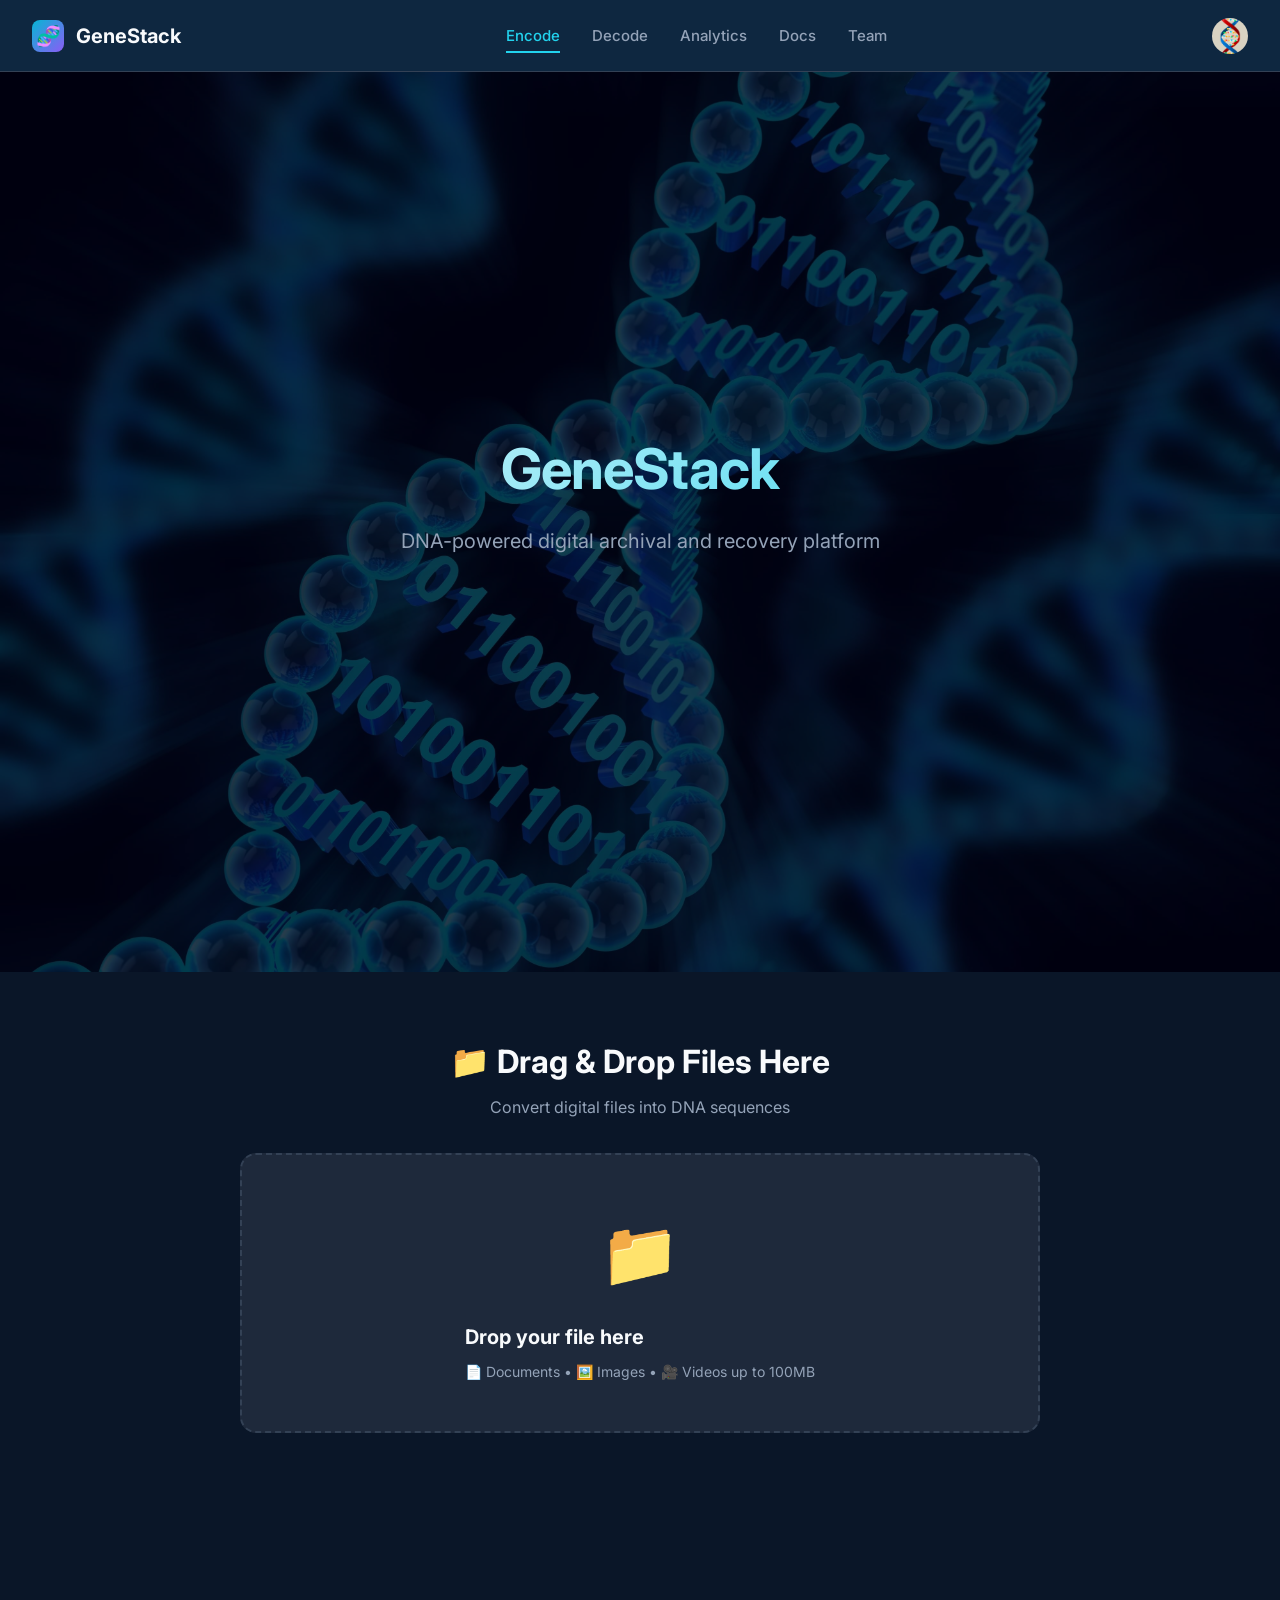
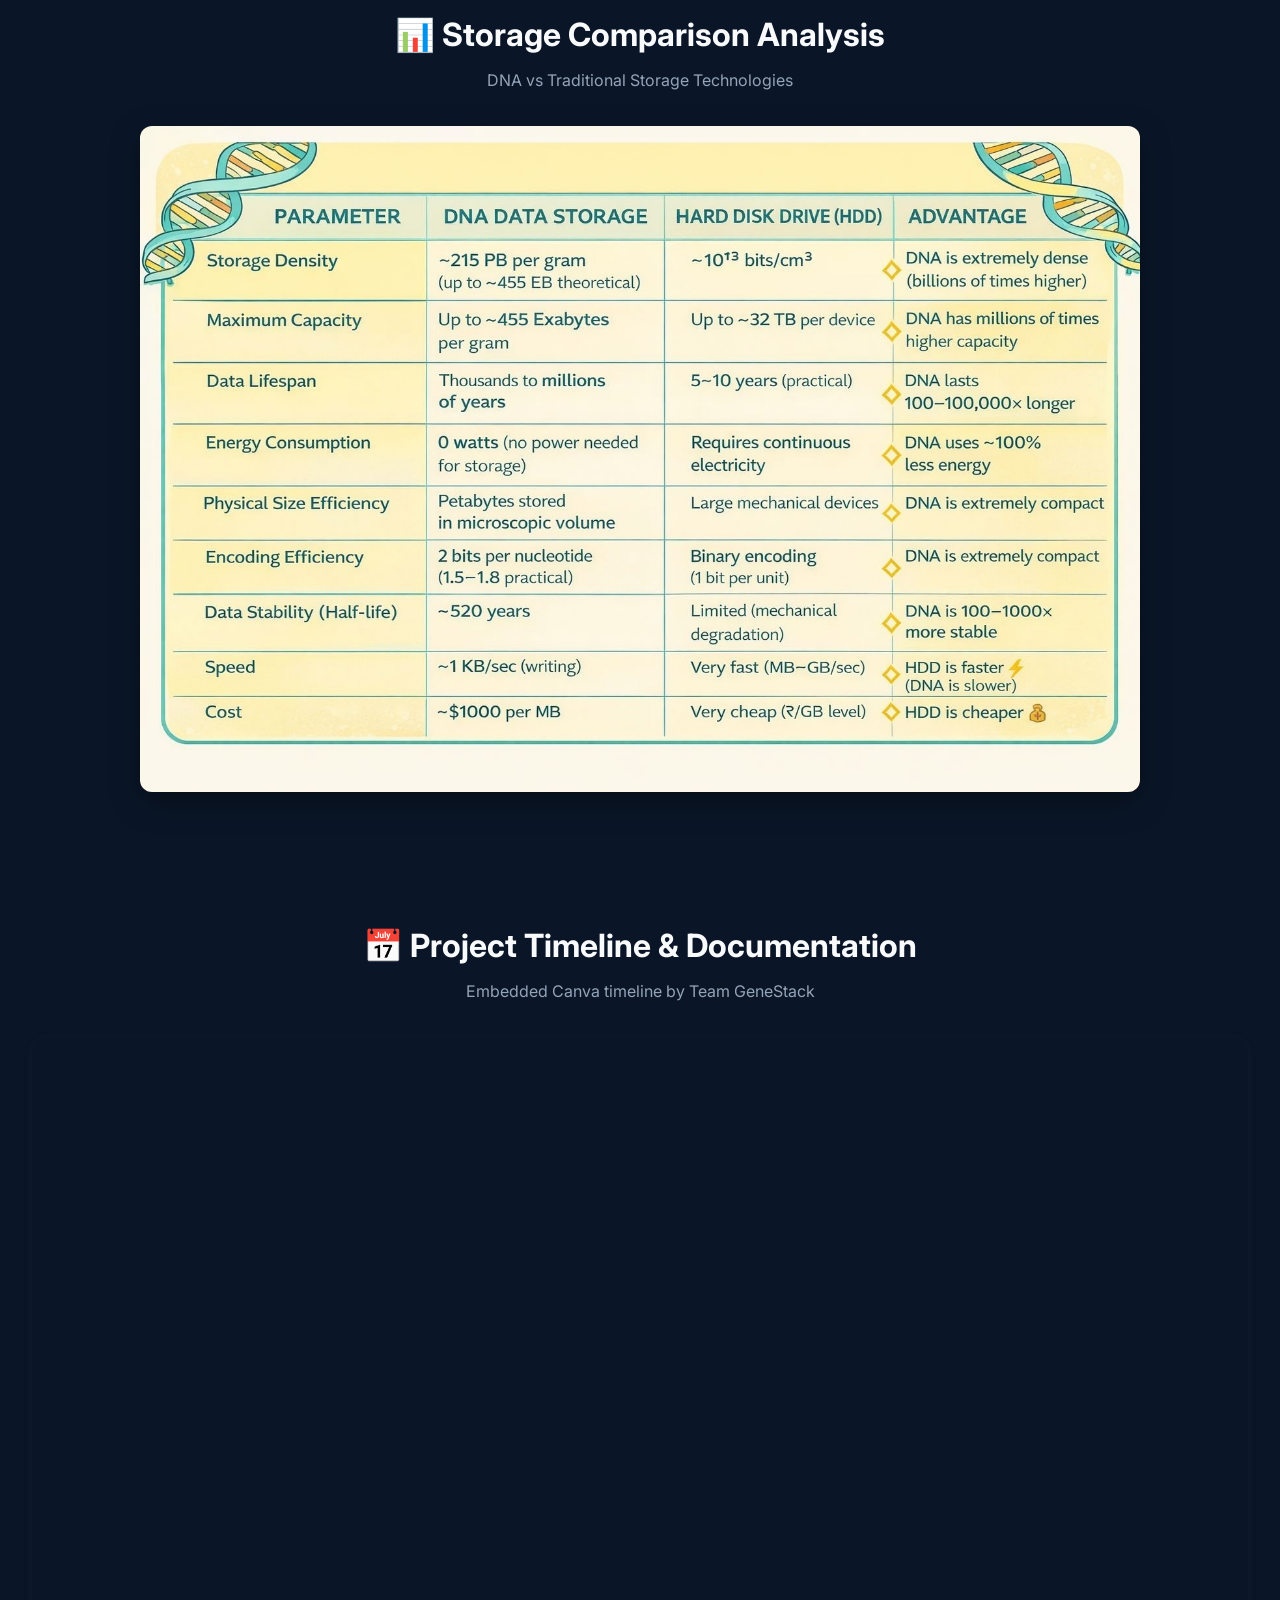
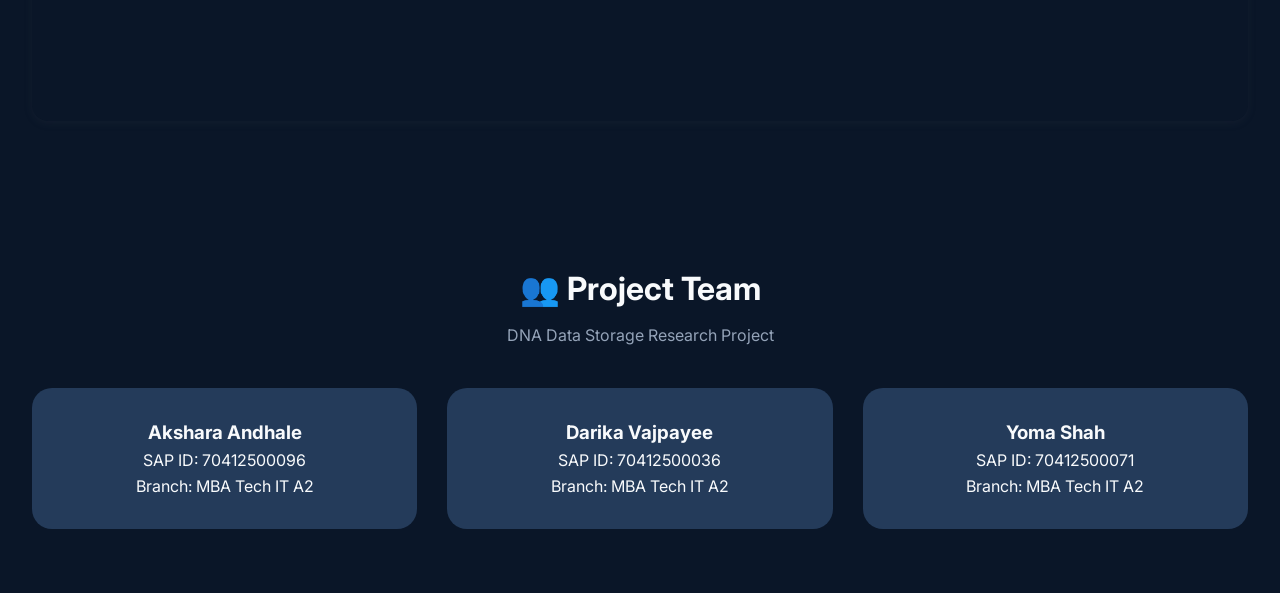
==== index.html @ 13a45071 "Initial GeneStack website" ====
<!DOCTYPE html>
<html lang="en">
<head>
    <meta charset="UTF-8">
    <meta name="viewport" content="width=device-width, initial-scale=1.0">
    <title>GeneStack - DNA Data Storage Platform</title>
    <link href="https://fonts.googleapis.com/css2?family=Inter:wght@400;500;600;700&family=JetBrains+Mono:wght@400;500;600&display=swap" rel="stylesheet">
    <link rel="stylesheet" href="styles.css">
</head>
<body>
    <header id="header">
        <nav>
            <a href="#" class="logo">
                <div class="logo-icon">🧬</div>
                <span>GeneStack</span>
            </a>

            <ul class="nav-links">
                <li><a href="#encode" class="active">Encode</a></li>
                <li><a href="#decode">Decode</a></li>
                <li><a href="#analytics">Analytics</a></li>
                <li><a href="#docs">Docs</a></li>
                <li><a href="#team">Team</a></li>
            </ul>

            <div class="nav-right">
                <img src="dna.jpg" class="nav-dna-icon">
            </div>
        </nav>
    </header>

    <section class="hero" id="hero">
        <h1>GeneStack</h1>
        <p class="subtitle">DNA-powered digital archival and recovery platform</p>
    </section>

    <section id="encode" class="section-container">
        <div class="section-header">
            <h2>📁 Drag & Drop Files Here</h2>
            <p>Convert digital files into DNA sequences</p>
        </div>
        <div class="upload-zone" id="uploadZone">
            <div class="upload-icon">📁</div>
            <div class="upload-text">
                <h3>Drop your file here</h3>
                <p>📄 Documents • 🖼️ Images • 🎥 Videos up to 100MB</p>
            </div>
            <input type="file" id="fileInput" hidden>
        </div>
    </section>

    <section id="decode" class="section-container" style="display:none;">
        <div class="section-header">
            <h2>🧬 Decode DNA Files</h2>
            <p>Restore original digital files</p>
        </div>
        <div class="upload-zone" id="decodeZone">
            <div class="upload-icon">🧬</div>
            <div class="upload-text">
                <h3>Drop your .dna file here</h3>
                <p>Only .dna files are accepted</p>
            </div>
            <input type="file" id="decodeInput" accept=".dna" hidden>
        </div>
    </section>

    <section id="analytics" class="section-container">
        <div class="section-header">
            <h2>📊 Storage Comparison Analysis</h2>
            <p>DNA vs Traditional Storage Technologies</p>
        </div>
        <div class="comparison-container">
            <img src="comparison table.jpeg" alt="Storage Comparison" class="comparison-image">
        </div>
    </section>

    <section id="docs" class="section-container">
        <div class="section-header">
            <h2>📅 Project Timeline & Documentation</h2>
            <p>Embedded Canva timeline by Team GeneStack</p>
        </div>

        <div style="position: relative; width: 100%; height: 0; padding-top: 56.25%;
         box-shadow: 0 2px 8px rgba(63,69,81,0.16);
         margin-top: 1.6em; margin-bottom: 0.9em; overflow: hidden;
         border-radius: 16px;">
            <iframe loading="lazy"
                style="position: absolute; width: 100%; height: 100%; top: 0; left: 0; border: none;"
                src="https://www.canva.com/design/DAHFxIXGbek/Jgr5bD2jAkMpEPfL8cZ7gA/view?embed"
                allowfullscreen>
            </iframe>
        </div>
    </section>

    <section id="team" class="section-container">
        <div class="section-header">
            <h2>👥 Project Team</h2>
            <p>DNA Data Storage Research Project</p>
        </div>

        <div style="display:grid; grid-template-columns: repeat(3, 1fr); gap:30px; margin-top:40px;">
            <div style="background:#243b5a; padding:30px; border-radius:20px; text-align:center;">
                <h3>Akshara Andhale</h3>
                <p>SAP ID: 70412500096</p>
                <p>Branch: MBA Tech IT A2</p>
            </div>

            <div style="background:#243b5a; padding:30px; border-radius:20px; text-align:center;">
                <h3>Darika Vajpayee</h3>
                <p>SAP ID: 70412500036</p>
                <p>Branch: MBA Tech IT A2</p>
            </div>

            <div style="background:#243b5a; padding:30px; border-radius:20px; text-align:center;">
                <h3>Yoma Shah</h3>
                <p>SAP ID: 70412500071</p>
                <p>Branch: MBA Tech IT A2</p>
            </div>
        </div>
    </section>

    <script src="app.js"></script>
</body>
</html>
---- styles.css ----
:root {
    /* Main Palette */
    --deep-ocean-blue: #0F2942;
    --bright-teal: #06B6D4;
    --electric-cyan: #22D3EE;
    
    /* DNA Base Pair Colors */
    --adenine: #10B981;
    --thymine: #EF4444;
    --guanine: #FBBF24;
    --cytosine: #3B82F6;
    
    /* Supporting Colors */
    --purple-accent: #8B5CF6;
    --success-green: #059669;
    --warning-amber: #F59E0B;
    --error-red: #DC2626;
    
    /* Neutral Scale - Dark Mode */
    --bg-light: #FAFAFA;
    --bg-dark: #0A1628;
    --surface-light: #FFFFFF;
    --surface-dark: #1E293B;
    --text-primary: #F8FAFC;
    --text-secondary: #94A3B8;
    --border: #334155;
    
    /* Spacing */
    --xs: 4px;
    --sm: 8px;
    --md: 16px;
    --lg: 24px;
    --xl: 32px;
    --2xl: 48px;
    --3xl: 64px;
    --4xl: 96px;
}

* {
    margin: 0;
    padding: 0;
    box-sizing: border-box;
}

body {
    font-family: 'Inter', -apple-system, BlinkMacSystemFont, sans-serif;
    background: var(--bg-dark);
    color: var(--text-primary);
    line-height: 1.6;
    overflow-x: hidden;
}

/* Header / Navigation */
header {
    position: sticky;
    top: 0;
    height: 72px;
    background: rgba(15, 41, 66, 0.95);
    backdrop-filter: blur(12px);
    -webkit-backdrop-filter: blur(12px);
    border-bottom: 1px solid var(--border);
    z-index: 1000;
    transition: box-shadow 0.3s ease;
}

header.scrolled {
    box-shadow: 0 4px 24px rgba(0, 0, 0, 0.3);
}

nav {
    max-width: 1440px;
    margin: 0 auto;
    padding: 0 var(--xl);
    height: 100%;
    display: flex;
    align-items: center;
    justify-content: space-between;
}

.logo {
    display: flex;
    align-items: center;
    gap: 12px;
    font-size: 20px;
    font-weight: 700;
    color: var(--text-primary);
    text-decoration: none;
}

.logo-icon {
    width: 32px;
    height: 32px;
    background: linear-gradient(135deg, var(--bright-teal), var(--purple-accent));
    border-radius: 8px;
    display: flex;
    align-items: center;
    justify-content: center;
    transition: transform 2s ease;
}

.logo:hover .logo-icon {
    transform: rotate(360deg);
}

.nav-links {
    display: flex;
    gap: var(--xl);
    list-style: none;
}

.nav-links a {
    color: var(--text-secondary);
    text-decoration: none;
    font-size: 15px;
    font-weight: 500;
    position: relative;
    transition: color 0.3s ease;
}

.nav-links a:hover {
    color: var(--electric-cyan);
}

.nav-links a.active {
    color: var(--electric-cyan);
}

.nav-links a::after {
    content: '';
    position: absolute;
    bottom: -8px;
    left: 0;
    width: 0;
    height: 2px;
    background: var(--electric-cyan);
    transition: width 0.3s ease;
}

.nav-links a:hover::after,
.nav-links a.active::after {
    width: 100%;
}

.nav-right {
    display: flex;
    align-items: center;
    gap: var(--md);
}

.icon-btn {
    width: 40px;
    height: 40px;
    border-radius: 50%;
    border: none;
    background: transparent;
    color: var(--text-secondary);
    cursor: pointer;
    display: flex;
    align-items: center;
    justify-content: center;
    transition: all 0.3s ease;
    font-size: 20px;
}

.icon-btn:hover {
    background: var(--surface-dark);
    color: var(--electric-cyan);
}

/* Hero Section */
.hero {
    position: relative;
    max-width: 100%;
    min-height: 100vh;
    margin: 0 auto;
    padding: var(--4xl) var(--xl);
    text-align: center;

    background: url("dna-bg.jpeg") no-repeat center center/cover;
    display: flex;
    flex-direction: column;
    justify-content: center;
}
.hero::before {
    content: "";
    position: absolute;
    inset: 0;
    background: rgba(0, 0, 20, 0.75);
}

.hero > * {
    position: relative;
    z-index: 2;
}


.hero h1 {
    font-size: 56px;
    font-weight: 700;
    line-height: 1.1;
    letter-spacing: -0.02em;
    background: linear-gradient(135deg, #F8FAFC, var(--electric-cyan));
    -webkit-background-clip: text;
    -webkit-text-fill-color: transparent;
    background-clip: text;
    margin-bottom: var(--lg);
    animation: fadeInUp 0.6s ease-out;
}

.hero .subtitle {
    font-size: 20px;
    color: var(--text-secondary);
    max-width: 600px;
    margin: 0 auto var(--2xl);
    animation: fadeInUp 0.6s ease-out 0.2s both;
}

.cta-buttons {
    display: flex;
    gap: var(--md);
    justify-content: center;
    margin-bottom: var(--3xl);
    animation: fadeInUp 0.6s ease-out 0.4s both;
}

.btn {
    height: 56px;
    padding: 0 var(--xl);
    border-radius: 12px;
    font-size: 16px;
    font-weight: 600;
    cursor: pointer;
    transition: all 0.3s ease;
    border: none;
    display: inline-flex;
    align-items: center;
    gap: var(--sm);
}

.btn-primary {
    background: linear-gradient(135deg, var(--bright-teal), var(--purple-accent));
    color: white;
    box-shadow: 0 8px 24px rgba(6, 182, 212, 0.3);
}

.btn-primary:hover {
    transform: scale(1.05);
    box-shadow: 0 12px 32px rgba(6, 182, 212, 0.4);
}

.btn-primary:active {
    transform: scale(0.96);
}

.btn-secondary {
    background: transparent;
    border: 2px solid var(--border);
    color: var(--text-primary);
}

.btn-secondary:hover {
    border-color: var(--electric-cyan);
    background: rgba(34, 211, 238, 0.1);
}

.btn-sm {
    height: 40px;
    padding: 0 var(--lg);
    font-size: 14px;
}

/* Section Container */
.section-container {
    max-width: 1440px;
    margin: 0 auto;
    padding: var(--3xl) var(--xl);
}

.section-header {
    text-align: center;
    margin-bottom: var(--xl);
}

.section-header h2 {
    font-size: 32px;
    font-weight: 700;
    margin-bottom: var(--sm);
}

.section-header p {
    color: var(--text-secondary);
    font-size: 16px;
}

/* Upload Zone */
.upload-zone {
    max-width: 800px;
    margin: 0 auto var(--2xl);
    height: 280px;
    border: 2px dashed var(--border);
    border-radius: 16px;
    background: var(--surface-dark);
    position: relative;
    display: flex;
    flex-direction: column;
    align-items: center;
    justify-content: center;
    cursor: pointer;
    transition: all 0.3s ease;
    animation: fadeInUp 0.6s ease-out 0.6s both;
    overflow: hidden;
}

.upload-zone::before {
    content: '';
    position: absolute;
    inset: -2px;
    border-radius: 16px;
    padding: 2px;
    background: linear-gradient(135deg, var(--bright-teal), var(--purple-accent), var(--adenine));
    -webkit-mask: linear-gradient(#fff 0 0) content-box, linear-gradient(#fff 0 0);
    -webkit-mask-composite: xor;
    mask-composite: exclude;
    opacity: 0;
    transition: opacity 0.3s ease;
}

.upload-zone:hover::before {
    opacity: 1;
}

.upload-zone:hover {
    border-color: transparent;
    transform: scale(1.02);
}

.upload-zone.dragover {
    border-color: var(--adenine);
    background: rgba(16, 185, 129, 0.1);
    transform: scale(1.02);
}

.upload-icon {
    font-size: 64px;
    margin-bottom: var(--md);
    animation: float 3s ease-in-out infinite;
}

@keyframes float {
    0%, 100% { transform: translateY(0); }
    50% { transform: translateY(-10px); }
}

.upload-text h3 {
    font-size: 20px;
    margin-bottom: var(--sm);
}

.upload-text p {
    color: var(--text-secondary);
    font-size: 14px;
}

/* Info Cards */
.info-cards {
    display: grid;
    grid-template-columns: repeat(3, 1fr);
    gap: var(--lg);
    max-width: 900px;
    margin: 0 auto;
    animation: fadeInUp 0.6s ease-out 0.8s both;
}

.info-card {
    background: var(--surface-dark);
    border: 1px solid var(--border);
    border-radius: 12px;
    padding: var(--lg);
    display: flex;
    align-items: center;
    gap: var(--md);
    transition: all 0.3s ease;
}

.info-card:hover {
    transform: translateY(-4px);
    border-color: var(--bright-teal);
    box-shadow: 0 8px 24px rgba(6, 182, 212, 0.2);
}

.card-icon {
    font-size: 32px;
    flex-shrink: 0;
}

.card-content h3 {
    font-size: 18px;
    font-weight: 600;
    margin-bottom: 2px;
}

.card-content p {
    font-size: 14px;
    color: var(--text-primary);
}

.card-content .small {
    font-size: 12px;
    color: var(--text-secondary);
}

/* Vault Section */
.vault-filters {
    display: flex;
    gap: var(--md);
    justify-content: space-between;
    margin-bottom: var(--xl);
    flex-wrap: wrap;
}

.filter-group {
    display: flex;
    gap: var(--sm);
}

.filter-btn {
    padding: var(--sm) var(--md);
    background: transparent;
    border: 1px solid var(--border);
    border-radius: 8px;
    color: var(--text-secondary);
    cursor: pointer;
    transition: all 0.3s ease;
    font-size: 14px;
}

.filter-btn:hover {
    color: var(--text-primary);
    border-color: var(--bright-teal);
}

.filter-btn.active {
    background: var(--bright-teal);
    border-color: var(--bright-teal);
    color: white;
}

#sortSelect {
    padding: var(--sm) var(--md);
    background: var(--surface-dark);
    border: 1px solid var(--border);
    border-radius: 8px;
    color: var(--text-primary);
    cursor: pointer;
    font-size: 14px;
}

.vault-grid {
    display: grid;
    grid-template-columns: repeat(auto-fill, minmax(280px, 1fr));
    gap: var(--lg);
}

.empty-state {
    grid-column: 1 / -1;
    text-align: center;
    padding: var(--4xl) var(--xl);
}

.empty-icon {
    font-size: 64px;
    margin-bottom: var(--lg);
    opacity: 0.5;
}

.empty-state h3 {
    font-size: 24px;
    margin-bottom: var(--sm);
}

.empty-state p {
    color: var(--text-secondary);
}

/* Modal */
.modal-backdrop {
    position: fixed;
    inset: 0;
    background: rgba(10, 22, 40, 0.85);
    backdrop-filter: blur(8px);
    -webkit-backdrop-filter: blur(8px);
    display: none;
    align-items: center;
    justify-content: center;
    z-index: 2000;
    animation: fadeIn 0.3s ease;
}

.modal-backdrop.active {
    display: flex;
}

.modal {
    width: 700px;
    max-width: 90vw;
    max-height: 80vh;
    background: var(--surface-dark);
    border-radius: 20px;
    padding: var(--xl);
    box-shadow: 0 24px 48px rgba(0, 0, 0, 0.6);
    animation: scaleIn 0.3s ease;
    overflow-y: auto;
}

@keyframes scaleIn {
    from {
        transform: scale(0.9);
        opacity: 0;
    }
    to {
        transform: scale(1);
        opacity: 1;
    }
}

.modal-header {
    display: flex;
    justify-content: space-between;
    align-items: center;
    margin-bottom: var(--lg);
}

.modal-header h2 {
    font-size: 24px;
}

.close-btn {
    width: 32px;
    height: 32px;
    border-radius: 8px;
    border: none;
    background: transparent;
    color: var(--text-secondary);
    cursor: pointer;
    font-size: 24px;
    transition: all 0.3s ease;
    line-height: 1;
}

.close-btn:hover {
    background: var(--deep-ocean-blue);
    color: var(--text-primary);
}

/* Process Flow */
.process-flow {
    display: flex;
    align-items: center;
    justify-content: space-between;
    margin-bottom: var(--xl);
}

.process-stage {
    width: 140px;
    height: 140px;
    background: var(--deep-ocean-blue);
    border-radius: 16px;
    display: flex;
    flex-direction: column;
    align-items: center;
    justify-content: center;
    border: 2px solid var(--border);
    transition: all 0.3s ease;
}

.process-stage.active {
    border-color: var(--electric-cyan);
    box-shadow: 0 0 24px rgba(34, 211, 238, 0.5);
    animation: pulse 2s ease-in-out infinite;
}

.process-stage.completed {
    border-color: var(--adenine);
}

@keyframes pulse {
    0%, 100% {
        box-shadow: 0 0 24px rgba(34, 211, 238, 0.5);
    }
    50% {
        box-shadow: 0 0 32px rgba(34, 211, 238, 0.8);
    }
}

.process-stage .icon {
    font-size: 48px;
    margin-bottom: var(--sm);
}

.process-stage .label {
    font-size: 14px;
    font-weight: 600;
    text-align: center;
}

.process-arrow {
    flex: 1;
    height: 2px;
    background: repeating-linear-gradient(
        to right,
        var(--border) 0,
        var(--border) 8px,
        transparent 8px,
        transparent 16px
    );
    position: relative;
    margin: 0 var(--md);
}

.process-arrow::after {
    content: '→';
    position: absolute;
    right: -8px;
    top: -10px;
    color: var(--border);
    font-size: 20px;
}

/* Progress Bar */
.progress-container {
    margin-bottom: var(--lg);
}

.progress-bar {
    width: 100%;
    height: 8px;
    background: var(--border);
    border-radius: 4px;
    overflow: hidden;
    position: relative;
}

.progress-fill {
    height: 100%;
    background: linear-gradient(90deg, var(--bright-teal), var(--adenine));
    border-radius: 4px;
    transition: width 0.3s ease;
    position: relative;
    overflow: hidden;
}

.progress-fill::after {
    content: '';
    position: absolute;
    top: 0;
    left: 0;
    bottom: 0;
    right: 0;
    background: linear-gradient(
        90deg,
        transparent,
        rgba(255, 255, 255, 0.3),
        transparent
    );
    animation: shimmer 1.5s infinite;
}

@keyframes shimmer {
    0% { transform: translateX(-100%); }
    100% { transform: translateX(100%); }
}

.progress-text {
    display: flex;
    justify-content: space-between;
    margin-top: var(--sm);
    font-size: 14px;
}

.progress-percent {
    font-size: 24px;
    font-weight: 700;
    color: var(--electric-cyan);
}

/* DNA Sequence Viewer */
.dna-viewer {
    background: var(--bg-dark);
    border-radius: 12px;
    padding: var(--md);
    height: 120px;
    overflow: hidden;
    position: relative;
    margin-bottom: var(--lg);
}

.dna-sequence {
    font-family: 'JetBrains Mono', monospace;
    font-size: 13px;
    line-height: 1.6;
    white-space: pre-wrap;
    word-break: break-all;
}

.base-a { color: var(--adenine); }
.base-t { color: var(--thymine); }
.base-g { color: var(--guanine); }
.base-c { color: var(--cytosine); }

.dna-viewer::after {
    content: '';
    position: absolute;
    bottom: 0;
    left: 0;
    right: 0;
    height: 40px;
    background: linear-gradient(to bottom, transparent, var(--bg-dark));
    pointer-events: none;
}

/* Statistics Panel */
.stats-panel {
    background: linear-gradient(135deg, rgba(6, 182, 212, 0.05), rgba(139, 92, 246, 0.05));
    border: 1px solid var(--border);
    border-radius: 12px;
    padding: var(--lg);
}

.stats-grid {
    display: grid;
    grid-template-columns: 1fr 1fr;
    gap: var(--md);
}

.stat-item {
    display: flex;
    align-items: center;
    gap: var(--sm);
}

.stat-item .icon {
    font-size: 16px;
}

.stat-item .label {
    font-size: 13px;
    color: var(--text-secondary);
}

.stat-item .value {
    font-size: 18px;
    font-weight: 600;
    margin-left: auto;
}

.modal-actions {
    margin-top: var(--lg);
    display: flex;
    gap: var(--md);
    justify-content: center;
}

/* Auth Modal */
.auth-modal {
    width: 450px;
}

.auth-tabs {
    display: flex;
    gap: var(--sm);
    margin-bottom: var(--lg);
    background: var(--deep-ocean-blue);
    padding: var(--xs);
    border-radius: 8px;
}

.auth-tab {
    flex: 1;
    padding: var(--sm) var(--md);
    background: transparent;
    border: none;
    color: var(--text-secondary);
    cursor: pointer;
    border-radius: 6px;
    transition: all 0.3s ease;
    font-size: 14px;
    font-weight: 500;
}

.auth-tab.active {
    background: var(--surface-dark);
    color: var(--text-primary);
}

.auth-form {
    display: none;
}

.auth-form.active {
    display: block;
}

.form-group {
    margin-bottom: var(--md);
}

.form-group label {
    display: block;
    margin-bottom: var(--sm);
    color: var(--text-secondary);
    font-size: 14px;
}

.form-group input {
    width: 100%;
    height: 48px;
    background: var(--deep-ocean-blue);
    border: 1px solid var(--border);
    border-radius: 8px;
    color: var(--text-primary);
    padding: 0 var(--md);
    font-size: 15px;
    transition: border 0.3s ease;
}

.form-group input:focus {
    outline: none;
    border-color: var(--bright-teal);
}

.auth-message {
    margin-top: var(--md);
    padding: var(--sm) var(--md);
    border-radius: 8px;
    font-size: 14px;
    text-align: center;
}

.auth-message.success {
    background: rgba(5, 150, 105, 0.2);
    color: var(--success-green);
    border: 1px solid var(--success-green);
}

.auth-message.error {
    background: rgba(220, 38, 38, 0.2);
    color: var(--error-red);
    border: 1px solid var(--error-red);
}

/* Animations */
@keyframes fadeIn {
    from { opacity: 0; }
    to { opacity: 1; }
}

@keyframes fadeInUp {
    from {
        opacity: 0;
        transform: translateY(20px);
    }
    to {
        opacity: 1;
        transform: translateY(0);
    }
}

/* Responsive Design */
@media (max-width: 1024px) {
    .nav-links {
        display: none;
    }

    .hero h1 {
        font-size: 40px;
    }

    .info-cards {
        grid-template-columns: 1fr;
    }

    .process-flow {
        flex-direction: column;
        gap: var(--lg);
    }

    .process-arrow {
        width: 2px;
        height: 40px;
        margin: var(--md) 0;
        background: repeating-linear-gradient(
            to bottom,
            var(--border) 0,
            var(--border) 8px,
            transparent 8px,
            transparent 16px
        );
    }

    .process-arrow::after {
        content: '↓';
        left: -8px;
        top: auto;
        bottom: -10px;
    }
}

@media (max-width: 768px) {
    .hero h1 {
        font-size: 32px;
    }

    .hero .subtitle {
        font-size: 16px;
    }

    .upload-zone {
        height: 200px;
    }

    .cta-buttons {
        flex-direction: column;
        width: 100%;
    }

    .btn {
        width: 100%;
        justify-content: center;
    }

    .modal {
        width: 95vw;
        padding: var(--lg);
    }

    .stats-grid {
        grid-template-columns: 1fr;
    }

    .vault-filters {
        flex-direction: column;
    }

    .filter-group {
        width: 100%;
        flex-wrap: wrap;
    }

    #sortSelect {
        width: 100%;
    }
}

/* Scrollbar */
::-webkit-scrollbar {
    width: 10px;
}

::-webkit-scrollbar-track {
    background: var(--deep-ocean-blue);
}

::-webkit-scrollbar-thumb {
    background: var(--border);
    border-radius: 5px;
}

::-webkit-scrollbar-thumb:hover {
    background: var(--bright-teal);
}
.nav-dna-icon {
    width: 36px;
    height: 36px;
    object-fit: cover;
    border-radius: 50%;
}
/* Analytics Comparison Table */
.comparison-container {
    display: flex;
    justify-content: center;   /* horizontal center */
    align-items: center;       /* vertical alignment (safe) */
    margin-top: 30px;
}

.comparison-image {
    max-width: 1000px;
    width: 100%;
    border-radius: 12px;
    box-shadow: 0 10px 30px rgba(0,0,0,0.4);
}
.docs-container {
    display: flex;
    justify-content: center;
    margin-top: 40px;
}

.docs-frame {
    width: 90%;
    height: 600px;
    border: none;
    border-radius: 16px;
    box-shadow: 0 10px 40px rgba(0,0,0,0.4);
}
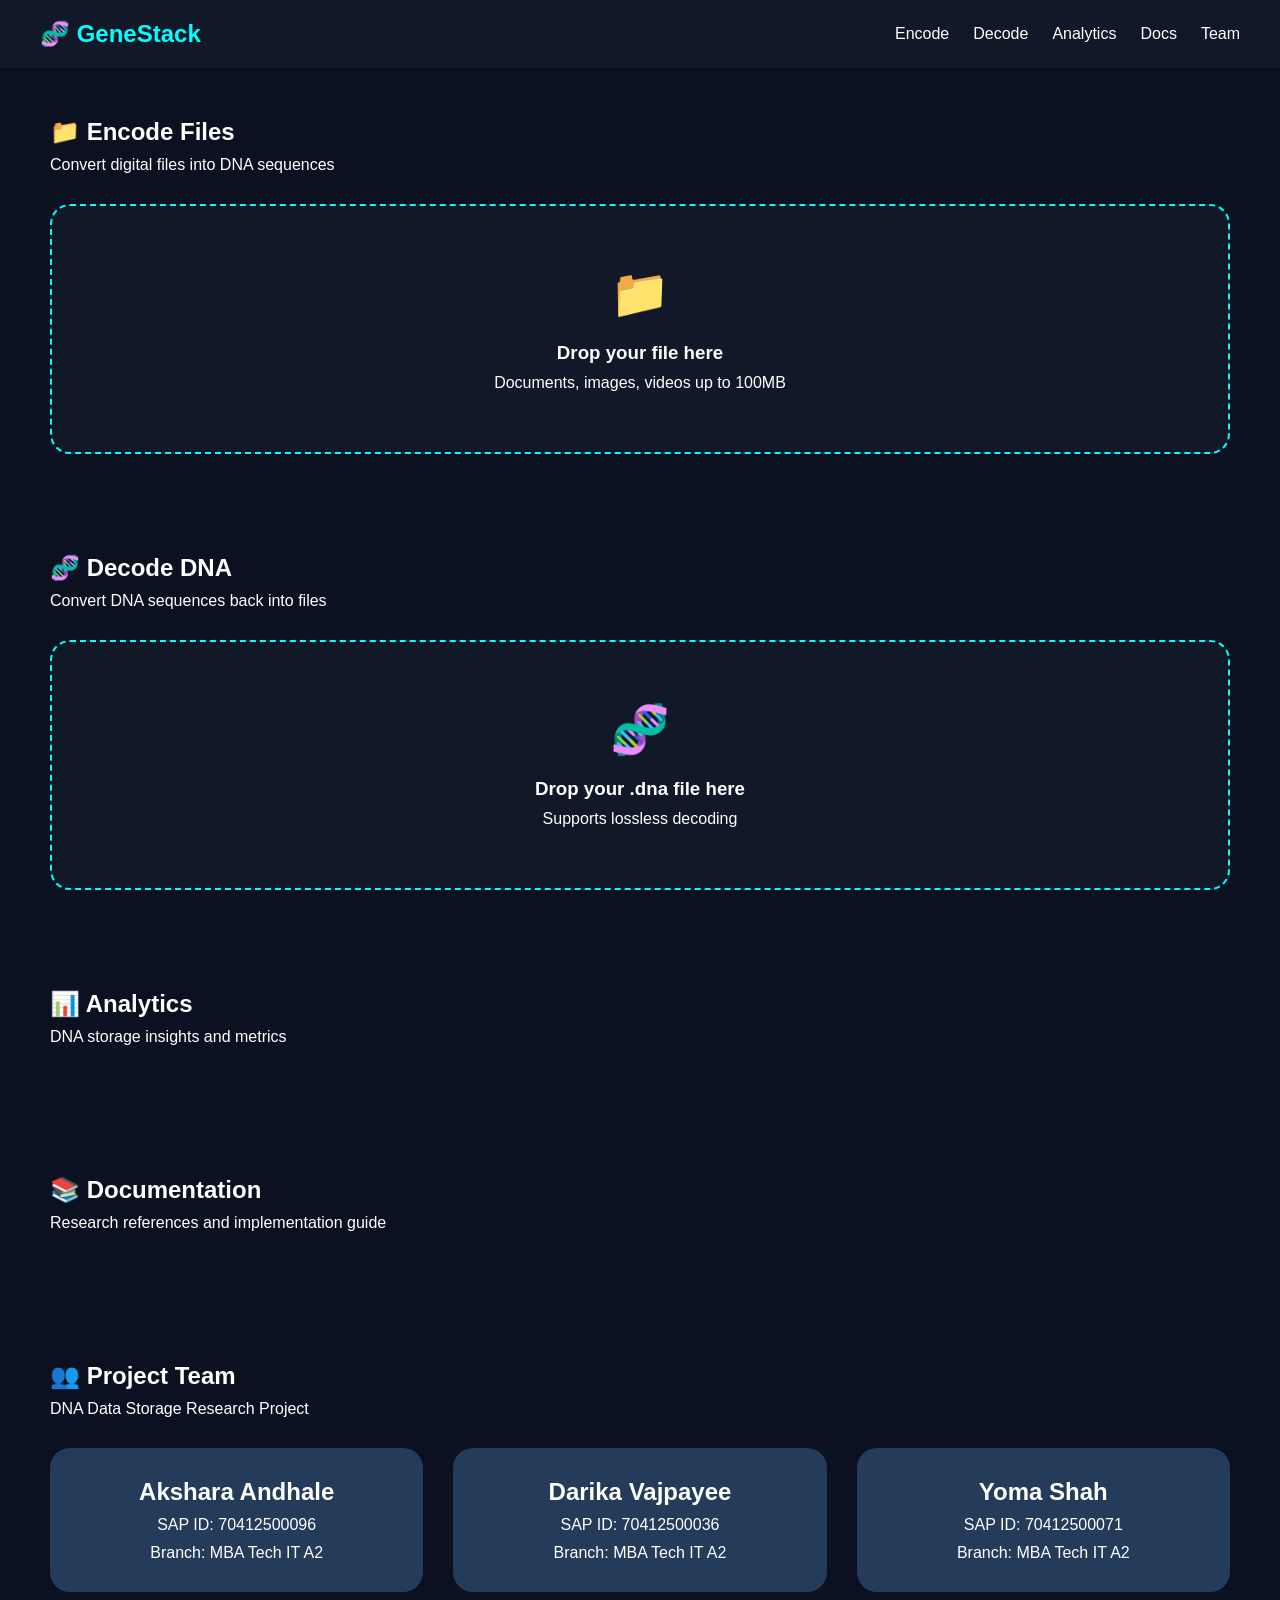
==== commit dd649664: "Restored full GeneStack website with encode decode animation" ====
--- a/index.html
+++ b/index.html
@@ -4,121 +4,94 @@
     <meta charset="UTF-8">
     <meta name="viewport" content="width=device-width, initial-scale=1.0">
     <title>GeneStack - DNA Data Storage Platform</title>
-    <link href="https://fonts.googleapis.com/css2?family=Inter:wght@400;500;600;700&family=JetBrains+Mono:wght@400;500;600&display=swap" rel="stylesheet">
     <link rel="stylesheet" href="styles.css">
 </head>
 <body>
-    <header id="header">
-        <nav>
-            <a href="#" class="logo">
-                <div class="logo-icon">🧬</div>
-                <span>GeneStack</span>
-            </a>
 
-            <ul class="nav-links">
-                <li><a href="#encode" class="active">Encode</a></li>
-                <li><a href="#decode">Decode</a></li>
-                <li><a href="#analytics">Analytics</a></li>
-                <li><a href="#docs">Docs</a></li>
-                <li><a href="#team">Team</a></li>
-            </ul>
+<header>
+    <nav>
+        <a href="#" class="logo">🧬 GeneStack</a>
+        <ul class="nav-links">
+            <li><a href="#encode">Encode</a></li>
+            <li><a href="#decode">Decode</a></li>
+            <li><a href="#analytics">Analytics</a></li>
+            <li><a href="#docs">Docs</a></li>
+            <li><a href="#team">Team</a></li>
+        </ul>
+    </nav>
+</header>
 
-            <div class="nav-right">
-                <img src="dna.jpg" class="nav-dna-icon">
-            </div>
-        </nav>
-    </header>
+<section id="encode" class="section-container">
+    <div class="section-header">
+        <h1>📁 Encode Files</h1>
+        <p>Convert digital files into DNA sequences</p>
+    </div>
 
-    <section class="hero" id="hero">
-        <h1>GeneStack</h1>
-        <p class="subtitle">DNA-powered digital archival and recovery platform</p>
-    </section>
+    <div class="upload-zone" onclick="startEncoding()">
+        <div class="upload-icon">📁</div>
+        <div class="upload-text">
+            <h3>Drop your file here</h3>
+            <p>Documents, images, videos up to 100MB</p>
+        </div>
+    </div>
+</section>
 
-    <section id="encode" class="section-container">
-        <div class="section-header">
-            <h2>📁 Drag & Drop Files Here</h2>
-            <p>Convert digital files into DNA sequences</p>
+<section id="decode" class="section-container">
+    <div class="section-header">
+        <h1>🧬 Decode DNA</h1>
+        <p>Convert DNA sequences back into files</p>
+    </div>
+
+    <div class="upload-zone" onclick="startDecoding()">
+        <div class="upload-icon">🧬</div>
+        <div class="upload-text">
+            <h3>Drop your .dna file here</h3>
+            <p>Supports lossless decoding</p>
         </div>
-        <div class="upload-zone" id="uploadZone">
-            <div class="upload-icon">📁</div>
-            <div class="upload-text">
-                <h3>Drop your file here</h3>
-                <p>📄 Documents • 🖼️ Images • 🎥 Videos up to 100MB</p>
-            </div>
-            <input type="file" id="fileInput" hidden>
-        </div>
-    </section>
+    </div>
+</section>
 
-    <section id="decode" class="section-container" style="display:none;">
-        <div class="section-header">
-            <h2>🧬 Decode DNA Files</h2>
-            <p>Restore original digital files</p>
-        </div>
-        <div class="upload-zone" id="decodeZone">
-            <div class="upload-icon">🧬</div>
-            <div class="upload-text">
-                <h3>Drop your .dna file here</h3>
-                <p>Only .dna files are accepted</p>
-            </div>
-            <input type="file" id="decodeInput" accept=".dna" hidden>
-        </div>
-    </section>
+<section id="analytics" class="section-container">
+    <div class="section-header">
+        <h1>📊 Analytics</h1>
+        <p>DNA storage insights and metrics</p>
+    </div>
+</section>
 
-    <section id="analytics" class="section-container">
-        <div class="section-header">
-            <h2>📊 Storage Comparison Analysis</h2>
-            <p>DNA vs Traditional Storage Technologies</p>
-        </div>
-        <div class="comparison-container">
-            <img src="comparison table.jpeg" alt="Storage Comparison" class="comparison-image">
-        </div>
-    </section>
+<section id="docs" class="section-container">
+    <div class="section-header">
+        <h1>📚 Documentation</h1>
+        <p>Research references and implementation guide</p>
+    </div>
+</section>
 
-    <section id="docs" class="section-container">
-        <div class="section-header">
-            <h2>📅 Project Timeline & Documentation</h2>
-            <p>Embedded Canva timeline by Team GeneStack</p>
+<section id="team" class="section-container">
+    <div class="section-header">
+        <h1>👥 Project Team</h1>
+        <p>DNA Data Storage Research Project</p>
+    </div>
+
+    <div style="display:grid;grid-template-columns:repeat(3,1fr);gap:30px;">
+        <div style="background:#243b5a;padding:30px;border-radius:20px;text-align:center;">
+            <h2>Akshara Andhale</h2>
+            <p>SAP ID: 70412500096</p>
+            <p>Branch: MBA Tech IT A2</p>
         </div>
 
-        <div style="position: relative; width: 100%; height: 0; padding-top: 56.25%;
-         box-shadow: 0 2px 8px rgba(63,69,81,0.16);
-         margin-top: 1.6em; margin-bottom: 0.9em; overflow: hidden;
-         border-radius: 16px;">
-            <iframe loading="lazy"
-                style="position: absolute; width: 100%; height: 100%; top: 0; left: 0; border: none;"
-                src="https://www.canva.com/design/DAHFxIXGbek/Jgr5bD2jAkMpEPfL8cZ7gA/view?embed"
-                allowfullscreen>
-            </iframe>
-        </div>
-    </section>
-
-    <section id="team" class="section-container">
-        <div class="section-header">
-            <h2>👥 Project Team</h2>
-            <p>DNA Data Storage Research Project</p>
+        <div style="background:#243b5a;padding:30px;border-radius:20px;text-align:center;">
+            <h2>Darika Vajpayee</h2>
+            <p>SAP ID: 70412500036</p>
+            <p>Branch: MBA Tech IT A2</p>
         </div>
 
-        <div style="display:grid; grid-template-columns: repeat(3, 1fr); gap:30px; margin-top:40px;">
-            <div style="background:#243b5a; padding:30px; border-radius:20px; text-align:center;">
-                <h3>Akshara Andhale</h3>
-                <p>SAP ID: 70412500096</p>
-                <p>Branch: MBA Tech IT A2</p>
-            </div>
+        <div style="background:#243b5a;padding:30px;border-radius:20px;text-align:center;">
+            <h2>Yoma Shah</h2>
+            <p>SAP ID: 70412500071</p>
+            <p>Branch: MBA Tech IT A2</p>
+        </div>
+    </div>
+</section>
 
-            <div style="background:#243b5a; padding:30px; border-radius:20px; text-align:center;">
-                <h3>Darika Vajpayee</h3>
-                <p>SAP ID: 70412500036</p>
-                <p>Branch: MBA Tech IT A2</p>
-            </div>
-
-            <div style="background:#243b5a; padding:30px; border-radius:20px; text-align:center;">
-                <h3>Yoma Shah</h3>
-                <p>SAP ID: 70412500071</p>
-                <p>Branch: MBA Tech IT A2</p>
-            </div>
-        </div>
-    </section>
-
-    <script src="app.js"></script>
+<script src="app.js"></script>
 </body>
 </html>
--- a/styles.css
+++ b/styles.css
@@ -1,41 +1,3 @@
-:root {
-    /* Main Palette */
-    --deep-ocean-blue: #0F2942;
-    --bright-teal: #06B6D4;
-    --electric-cyan: #22D3EE;
-    
-    /* DNA Base Pair Colors */
-    --adenine: #10B981;
-    --thymine: #EF4444;
-    --guanine: #FBBF24;
-    --cytosine: #3B82F6;
-    
-    /* Supporting Colors */
-    --purple-accent: #8B5CF6;
-    --success-green: #059669;
-    --warning-amber: #F59E0B;
-    --error-red: #DC2626;
-    
-    /* Neutral Scale - Dark Mode */
-    --bg-light: #FAFAFA;
-    --bg-dark: #0A1628;
-    --surface-light: #FFFFFF;
-    --surface-dark: #1E293B;
-    --text-primary: #F8FAFC;
-    --text-secondary: #94A3B8;
-    --border: #334155;
-    
-    /* Spacing */
-    --xs: 4px;
-    --sm: 8px;
-    --md: 16px;
-    --lg: 24px;
-    --xl: 32px;
-    --2xl: 48px;
-    --3xl: 64px;
-    --4xl: 96px;
-}
-
 * {
     margin: 0;
     padding: 0;
@@ -43,457 +5,81 @@
 }
 
 body {
-    font-family: 'Inter', -apple-system, BlinkMacSystemFont, sans-serif;
-    background: var(--bg-dark);
-    color: var(--text-primary);
-    line-height: 1.6;
-    overflow-x: hidden;
+    font-family: Arial, sans-serif;
+    background: #0b1120;
+    color: white;
 }
 
-/* Header / Navigation */
 header {
-    position: sticky;
-    top: 0;
-    height: 72px;
-    background: rgba(15, 41, 66, 0.95);
-    backdrop-filter: blur(12px);
-    -webkit-backdrop-filter: blur(12px);
-    border-bottom: 1px solid var(--border);
-    z-index: 1000;
-    transition: box-shadow 0.3s ease;
-}
-
-header.scrolled {
-    box-shadow: 0 4px 24px rgba(0, 0, 0, 0.3);
+    padding: 20px 40px;
+    background: #111827;
 }
 
 nav {
-    max-width: 1440px;
-    margin: 0 auto;
-    padding: 0 var(--xl);
-    height: 100%;
     display: flex;
+    justify-content: space-between;
     align-items: center;
-    justify-content: space-between;
 }
 
 .logo {
-    display: flex;
-    align-items: center;
-    gap: 12px;
-    font-size: 20px;
-    font-weight: 700;
-    color: var(--text-primary);
+    color: cyan;
     text-decoration: none;
-}
-
-.logo-icon {
-    width: 32px;
-    height: 32px;
-    background: linear-gradient(135deg, var(--bright-teal), var(--purple-accent));
-    border-radius: 8px;
-    display: flex;
-    align-items: center;
-    justify-content: center;
-    transition: transform 2s ease;
-}
-
-.logo:hover .logo-icon {
-    transform: rotate(360deg);
+    font-size: 1.5rem;
+    font-weight: bold;
 }
 
 .nav-links {
     display: flex;
-    gap: var(--xl);
     list-style: none;
+    gap: 24px;
 }
 
 .nav-links a {
-    color: var(--text-secondary);
+    color: white;
     text-decoration: none;
-    font-size: 15px;
-    font-weight: 500;
-    position: relative;
-    transition: color 0.3s ease;
 }
 
-.nav-links a:hover {
-    color: var(--electric-cyan);
-}
-
-.nav-links a.active {
-    color: var(--electric-cyan);
-}
-
-.nav-links a::after {
-    content: '';
-    position: absolute;
-    bottom: -8px;
-    left: 0;
-    width: 0;
-    height: 2px;
-    background: var(--electric-cyan);
-    transition: width 0.3s ease;
-}
-
-.nav-links a:hover::after,
-.nav-links a.active::after {
-    width: 100%;
-}
-
-.nav-right {
-    display: flex;
-    align-items: center;
-    gap: var(--md);
-}
-
-.icon-btn {
-    width: 40px;
-    height: 40px;
-    border-radius: 50%;
-    border: none;
-    background: transparent;
-    color: var(--text-secondary);
-    cursor: pointer;
-    display: flex;
-    align-items: center;
-    justify-content: center;
-    transition: all 0.3s ease;
-    font-size: 20px;
-}
-
-.icon-btn:hover {
-    background: var(--surface-dark);
-    color: var(--electric-cyan);
-}
-
-/* Hero Section */
-.hero {
-    position: relative;
-    max-width: 100%;
-    min-height: 100vh;
-    margin: 0 auto;
-    padding: var(--4xl) var(--xl);
-    text-align: center;
-
-    background: url("dna-bg.jpeg") no-repeat center center/cover;
-    display: flex;
-    flex-direction: column;
-    justify-content: center;
-}
-.hero::before {
-    content: "";
-    position: absolute;
-    inset: 0;
-    background: rgba(0, 0, 20, 0.75);
-}
-
-.hero > * {
-    position: relative;
-    z-index: 2;
-}
-
-
-.hero h1 {
-    font-size: 56px;
-    font-weight: 700;
-    line-height: 1.1;
-    letter-spacing: -0.02em;
-    background: linear-gradient(135deg, #F8FAFC, var(--electric-cyan));
-    -webkit-background-clip: text;
-    -webkit-text-fill-color: transparent;
-    background-clip: text;
-    margin-bottom: var(--lg);
-    animation: fadeInUp 0.6s ease-out;
-}
-
-.hero .subtitle {
-    font-size: 20px;
-    color: var(--text-secondary);
-    max-width: 600px;
-    margin: 0 auto var(--2xl);
-    animation: fadeInUp 0.6s ease-out 0.2s both;
-}
-
-.cta-buttons {
-    display: flex;
-    gap: var(--md);
-    justify-content: center;
-    margin-bottom: var(--3xl);
-    animation: fadeInUp 0.6s ease-out 0.4s both;
-}
-
-.btn {
-    height: 56px;
-    padding: 0 var(--xl);
-    border-radius: 12px;
-    font-size: 16px;
-    font-weight: 600;
-    cursor: pointer;
-    transition: all 0.3s ease;
-    border: none;
-    display: inline-flex;
-    align-items: center;
-    gap: var(--sm);
-}
-
-.btn-primary {
-    background: linear-gradient(135deg, var(--bright-teal), var(--purple-accent));
-    color: white;
-    box-shadow: 0 8px 24px rgba(6, 182, 212, 0.3);
-}
-
-.btn-primary:hover {
-    transform: scale(1.05);
-    box-shadow: 0 12px 32px rgba(6, 182, 212, 0.4);
-}
-
-.btn-primary:active {
-    transform: scale(0.96);
-}
-
-.btn-secondary {
-    background: transparent;
-    border: 2px solid var(--border);
-    color: var(--text-primary);
-}
-
-.btn-secondary:hover {
-    border-color: var(--electric-cyan);
-    background: rgba(34, 211, 238, 0.1);
-}
-
-.btn-sm {
-    height: 40px;
-    padding: 0 var(--lg);
-    font-size: 14px;
-}
-
-/* Section Container */
 .section-container {
-    max-width: 1440px;
-    margin: 0 auto;
-    padding: var(--3xl) var(--xl);
+    padding: 50px;
 }
 
 .section-header {
-    text-align: center;
-    margin-bottom: var(--xl);
+    margin-bottom: 30px;
 }
 
-.section-header h2 {
-    font-size: 32px;
-    font-weight: 700;
-    margin-bottom: var(--sm);
-}
-
-.section-header p {
-    color: var(--text-secondary);
-    font-size: 16px;
-}
-
-/* Upload Zone */
 .upload-zone {
-    max-width: 800px;
-    margin: 0 auto var(--2xl);
-    height: 280px;
-    border: 2px dashed var(--border);
-    border-radius: 16px;
-    background: var(--surface-dark);
-    position: relative;
-    display: flex;
-    flex-direction: column;
-    align-items: center;
-    justify-content: center;
+    border: 2px dashed cyan;
+    border-radius: 20px;
+    padding: 60px;
+    text-align: center;
     cursor: pointer;
-    transition: all 0.3s ease;
-    animation: fadeInUp 0.6s ease-out 0.6s both;
-    overflow: hidden;
-}
-
-.upload-zone::before {
-    content: '';
-    position: absolute;
-    inset: -2px;
-    border-radius: 16px;
-    padding: 2px;
-    background: linear-gradient(135deg, var(--bright-teal), var(--purple-accent), var(--adenine));
-    -webkit-mask: linear-gradient(#fff 0 0) content-box, linear-gradient(#fff 0 0);
-    -webkit-mask-composite: xor;
-    mask-composite: exclude;
-    opacity: 0;
-    transition: opacity 0.3s ease;
-}
-
-.upload-zone:hover::before {
-    opacity: 1;
+    transition: 0.3s;
+    background: #111827;
 }
 
 .upload-zone:hover {
-    border-color: transparent;
-    transform: scale(1.02);
-}
-
-.upload-zone.dragover {
-    border-color: var(--adenine);
-    background: rgba(16, 185, 129, 0.1);
-    transform: scale(1.02);
+    background: #172554;
 }
 
 .upload-icon {
-    font-size: 64px;
-    margin-bottom: var(--md);
-    animation: float 3s ease-in-out infinite;
-}
-
-@keyframes float {
-    0%, 100% { transform: translateY(0); }
-    50% { transform: translateY(-10px); }
+    font-size: 3rem;
+    margin-bottom: 20px;
 }
 
 .upload-text h3 {
-    font-size: 20px;
-    margin-bottom: var(--sm);
+    margin-bottom: 10px;
 }
 
-.upload-text p {
-    color: var(--text-secondary);
-    font-size: 14px;
-}
-
-/* Info Cards */
-.info-cards {
-    display: grid;
-    grid-template-columns: repeat(3, 1fr);
-    gap: var(--lg);
-    max-width: 900px;
-    margin: 0 auto;
-    animation: fadeInUp 0.6s ease-out 0.8s both;
-}
-
-.info-card {
-    background: var(--surface-dark);
-    border: 1px solid var(--border);
-    border-radius: 12px;
-    padding: var(--lg);
-    display: flex;
-    align-items: center;
-    gap: var(--md);
-    transition: all 0.3s ease;
-}
-
-.info-card:hover {
-    transform: translateY(-4px);
-    border-color: var(--bright-teal);
-    box-shadow: 0 8px 24px rgba(6, 182, 212, 0.2);
-}
-
-.card-icon {
-    font-size: 32px;
-    flex-shrink: 0;
-}
-
-.card-content h3 {
-    font-size: 18px;
-    font-weight: 600;
-    margin-bottom: 2px;
-}
-
-.card-content p {
-    font-size: 14px;
-    color: var(--text-primary);
-}
-
-.card-content .small {
-    font-size: 12px;
-    color: var(--text-secondary);
-}
-
-/* Vault Section */
-.vault-filters {
-    display: flex;
-    gap: var(--md);
-    justify-content: space-between;
-    margin-bottom: var(--xl);
-    flex-wrap: wrap;
-}
-
-.filter-group {
-    display: flex;
-    gap: var(--sm);
-}
-
-.filter-btn {
-    padding: var(--sm) var(--md);
-    background: transparent;
-    border: 1px solid var(--border);
-    border-radius: 8px;
-    color: var(--text-secondary);
-    cursor: pointer;
-    transition: all 0.3s ease;
-    font-size: 14px;
-}
-
-.filter-btn:hover {
-    color: var(--text-primary);
-    border-color: var(--bright-teal);
-}
-
-.filter-btn.active {
-    background: var(--bright-teal);
-    border-color: var(--bright-teal);
-    color: white;
-}
-
-#sortSelect {
-    padding: var(--sm) var(--md);
-    background: var(--surface-dark);
-    border: 1px solid var(--border);
-    border-radius: 8px;
-    color: var(--text-primary);
-    cursor: pointer;
-    font-size: 14px;
-}
-
-.vault-grid {
-    display: grid;
-    grid-template-columns: repeat(auto-fill, minmax(280px, 1fr));
-    gap: var(--lg);
-}
-
-.empty-state {
-    grid-column: 1 / -1;
-    text-align: center;
-    padding: var(--4xl) var(--xl);
-}
-
-.empty-icon {
-    font-size: 64px;
-    margin-bottom: var(--lg);
-    opacity: 0.5;
-}
-
-.empty-state h3 {
-    font-size: 24px;
-    margin-bottom: var(--sm);
-}
-
-.empty-state p {
-    color: var(--text-secondary);
-}
-
-/* Modal */
 .modal-backdrop {
     position: fixed;
     inset: 0;
-    background: rgba(10, 22, 40, 0.85);
+    background: rgba(0, 0, 0, 0.75);
     backdrop-filter: blur(8px);
-    -webkit-backdrop-filter: blur(8px);
     display: none;
+    justify-content: center;
     align-items: center;
-    justify-content: center;
-    z-index: 2000;
-    animation: fadeIn 0.3s ease;
+    z-index: 9999;
+    padding: 20px;
 }
 
 .modal-backdrop.active {
@@ -501,503 +87,72 @@
 }
 
 .modal {
-    width: 700px;
-    max-width: 90vw;
-    max-height: 80vh;
-    background: var(--surface-dark);
-    border-radius: 20px;
-    padding: var(--xl);
-    box-shadow: 0 24px 48px rgba(0, 0, 0, 0.6);
-    animation: scaleIn 0.3s ease;
-    overflow-y: auto;
-}
-
-@keyframes scaleIn {
-    from {
-        transform: scale(0.9);
-        opacity: 0;
-    }
-    to {
-        transform: scale(1);
-        opacity: 1;
-    }
+    width: min(800px, 90vw);
+    background: #0f172a;
+    border-radius: 24px;
+    padding: 30px;
+    border: 1px solid rgba(0, 255, 255, 0.2);
+    box-shadow: 0 0 40px rgba(0, 255, 255, 0.15);
 }
 
 .modal-header {
     display: flex;
     justify-content: space-between;
-    align-items: center;
-    margin-bottom: var(--lg);
-}
-
-.modal-header h2 {
-    font-size: 24px;
+    margin-bottom: 25px;
 }
 
 .close-btn {
-    width: 32px;
-    height: 32px;
-    border-radius: 8px;
+    background: transparent;
     border: none;
-    background: transparent;
-    color: var(--text-secondary);
+    color: white;
+    font-size: 28px;
     cursor: pointer;
-    font-size: 24px;
-    transition: all 0.3s ease;
-    line-height: 1;
 }
 
-.close-btn:hover {
-    background: var(--deep-ocean-blue);
-    color: var(--text-primary);
-}
-
-/* Process Flow */
 .process-flow {
     display: flex;
-    align-items: center;
     justify-content: space-between;
-    margin-bottom: var(--xl);
+    margin-bottom: 25px;
+    gap: 15px;
 }
 
 .process-stage {
-    width: 140px;
-    height: 140px;
-    background: var(--deep-ocean-blue);
-    border-radius: 16px;
-    display: flex;
-    flex-direction: column;
-    align-items: center;
-    justify-content: center;
-    border: 2px solid var(--border);
-    transition: all 0.3s ease;
-}
-
-.process-stage.active {
-    border-color: var(--electric-cyan);
-    box-shadow: 0 0 24px rgba(34, 211, 238, 0.5);
-    animation: pulse 2s ease-in-out infinite;
-}
-
-.process-stage.completed {
-    border-color: var(--adenine);
-}
-
-@keyframes pulse {
-    0%, 100% {
-        box-shadow: 0 0 24px rgba(34, 211, 238, 0.5);
-    }
-    50% {
-        box-shadow: 0 0 32px rgba(34, 211, 238, 0.8);
-    }
-}
-
-.process-stage .icon {
-    font-size: 48px;
-    margin-bottom: var(--sm);
-}
-
-.process-stage .label {
-    font-size: 14px;
-    font-weight: 600;
+    flex: 1;
+    background: #1e293b;
+    padding: 15px;
+    border-radius: 12px;
     text-align: center;
-}
-
-.process-arrow {
-    flex: 1;
-    height: 2px;
-    background: repeating-linear-gradient(
-        to right,
-        var(--border) 0,
-        var(--border) 8px,
-        transparent 8px,
-        transparent 16px
-    );
-    position: relative;
-    margin: 0 var(--md);
-}
-
-.process-arrow::after {
-    content: '→';
-    position: absolute;
-    right: -8px;
-    top: -10px;
-    color: var(--border);
-    font-size: 20px;
-}
-
-/* Progress Bar */
-.progress-container {
-    margin-bottom: var(--lg);
+    opacity: 0.4;
+    transition: 0.3s;
 }
 
 .progress-bar {
     width: 100%;
-    height: 8px;
-    background: var(--border);
-    border-radius: 4px;
+    height: 14px;
+    background: #1e293b;
+    border-radius: 999px;
     overflow: hidden;
-    position: relative;
+    margin: 20px 0;
 }
 
 .progress-fill {
+    width: 0%;
     height: 100%;
-    background: linear-gradient(90deg, var(--bright-teal), var(--adenine));
-    border-radius: 4px;
-    transition: width 0.3s ease;
-    position: relative;
-    overflow: hidden;
-}
-
-.progress-fill::after {
-    content: '';
-    position: absolute;
-    top: 0;
-    left: 0;
-    bottom: 0;
-    right: 0;
-    background: linear-gradient(
-        90deg,
-        transparent,
-        rgba(255, 255, 255, 0.3),
-        transparent
-    );
-    animation: shimmer 1.5s infinite;
-}
-
-@keyframes shimmer {
-    0% { transform: translateX(-100%); }
-    100% { transform: translateX(100%); }
-}
-
-.progress-text {
-    display: flex;
-    justify-content: space-between;
-    margin-top: var(--sm);
-    font-size: 14px;
-}
-
-.progress-percent {
-    font-size: 24px;
-    font-weight: 700;
-    color: var(--electric-cyan);
-}
-
-/* DNA Sequence Viewer */
-.dna-viewer {
-    background: var(--bg-dark);
-    border-radius: 12px;
-    padding: var(--md);
-    height: 120px;
-    overflow: hidden;
-    position: relative;
-    margin-bottom: var(--lg);
+    background: cyan;
+    transition: width 0.2s ease;
 }
 
 .dna-sequence {
-    font-family: 'JetBrains Mono', monospace;
-    font-size: 13px;
-    line-height: 1.6;
-    white-space: pre-wrap;
+    font-family: monospace;
+    background: #111827;
+    padding: 15px;
+    border-radius: 12px;
+    margin: 20px 0;
     word-break: break-all;
+    max-height: 120px;
+    overflow-y: auto;
 }
 
-.base-a { color: var(--adenine); }
-.base-t { color: var(--thymine); }
-.base-g { color: var(--guanine); }
-.base-c { color: var(--cytosine); }
-
-.dna-viewer::after {
-    content: '';
-    position: absolute;
-    bottom: 0;
-    left: 0;
-    right: 0;
-    height: 40px;
-    background: linear-gradient(to bottom, transparent, var(--bg-dark));
-    pointer-events: none;
-}
-
-/* Statistics Panel */
-.stats-panel {
-    background: linear-gradient(135deg, rgba(6, 182, 212, 0.05), rgba(139, 92, 246, 0.05));
-    border: 1px solid var(--border);
-    border-radius: 12px;
-    padding: var(--lg);
-}
-
-.stats-grid {
-    display: grid;
-    grid-template-columns: 1fr 1fr;
-    gap: var(--md);
-}
-
-.stat-item {
-    display: flex;
-    align-items: center;
-    gap: var(--sm);
-}
-
-.stat-item .icon {
-    font-size: 16px;
-}
-
-.stat-item .label {
-    font-size: 13px;
-    color: var(--text-secondary);
-}
-
-.stat-item .value {
-    font-size: 18px;
-    font-weight: 600;
-    margin-left: auto;
-}
-
-.modal-actions {
-    margin-top: var(--lg);
-    display: flex;
-    gap: var(--md);
-    justify-content: center;
-}
-
-/* Auth Modal */
-.auth-modal {
-    width: 450px;
-}
-
-.auth-tabs {
-    display: flex;
-    gap: var(--sm);
-    margin-bottom: var(--lg);
-    background: var(--deep-ocean-blue);
-    padding: var(--xs);
-    border-radius: 8px;
-}
-
-.auth-tab {
-    flex: 1;
-    padding: var(--sm) var(--md);
-    background: transparent;
-    border: none;
-    color: var(--text-secondary);
-    cursor: pointer;
-    border-radius: 6px;
-    transition: all 0.3s ease;
-    font-size: 14px;
-    font-weight: 500;
-}
-
-.auth-tab.active {
-    background: var(--surface-dark);
-    color: var(--text-primary);
-}
-
-.auth-form {
-    display: none;
-}
-
-.auth-form.active {
-    display: block;
-}
-
-.form-group {
-    margin-bottom: var(--md);
-}
-
-.form-group label {
-    display: block;
-    margin-bottom: var(--sm);
-    color: var(--text-secondary);
-    font-size: 14px;
-}
-
-.form-group input {
-    width: 100%;
-    height: 48px;
-    background: var(--deep-ocean-blue);
-    border: 1px solid var(--border);
-    border-radius: 8px;
-    color: var(--text-primary);
-    padding: 0 var(--md);
-    font-size: 15px;
-    transition: border 0.3s ease;
-}
-
-.form-group input:focus {
-    outline: none;
-    border-color: var(--bright-teal);
-}
-
-.auth-message {
-    margin-top: var(--md);
-    padding: var(--sm) var(--md);
-    border-radius: 8px;
-    font-size: 14px;
-    text-align: center;
-}
-
-.auth-message.success {
-    background: rgba(5, 150, 105, 0.2);
-    color: var(--success-green);
-    border: 1px solid var(--success-green);
-}
-
-.auth-message.error {
-    background: rgba(220, 38, 38, 0.2);
-    color: var(--error-red);
-    border: 1px solid var(--error-red);
-}
-
-/* Animations */
-@keyframes fadeIn {
-    from { opacity: 0; }
-    to { opacity: 1; }
-}
-
-@keyframes fadeInUp {
-    from {
-        opacity: 0;
-        transform: translateY(20px);
-    }
-    to {
-        opacity: 1;
-        transform: translateY(0);
-    }
-}
-
-/* Responsive Design */
-@media (max-width: 1024px) {
-    .nav-links {
-        display: none;
-    }
-
-    .hero h1 {
-        font-size: 40px;
-    }
-
-    .info-cards {
-        grid-template-columns: 1fr;
-    }
-
-    .process-flow {
-        flex-direction: column;
-        gap: var(--lg);
-    }
-
-    .process-arrow {
-        width: 2px;
-        height: 40px;
-        margin: var(--md) 0;
-        background: repeating-linear-gradient(
-            to bottom,
-            var(--border) 0,
-            var(--border) 8px,
-            transparent 8px,
-            transparent 16px
-        );
-    }
-
-    .process-arrow::after {
-        content: '↓';
-        left: -8px;
-        top: auto;
-        bottom: -10px;
-    }
-}
-
-@media (max-width: 768px) {
-    .hero h1 {
-        font-size: 32px;
-    }
-
-    .hero .subtitle {
-        font-size: 16px;
-    }
-
-    .upload-zone {
-        height: 200px;
-    }
-
-    .cta-buttons {
-        flex-direction: column;
-        width: 100%;
-    }
-
-    .btn {
-        width: 100%;
-        justify-content: center;
-    }
-
-    .modal {
-        width: 95vw;
-        padding: var(--lg);
-    }
-
-    .stats-grid {
-        grid-template-columns: 1fr;
-    }
-
-    .vault-filters {
-        flex-direction: column;
-    }
-
-    .filter-group {
-        width: 100%;
-        flex-wrap: wrap;
-    }
-
-    #sortSelect {
-        width: 100%;
-    }
-}
-
-/* Scrollbar */
-::-webkit-scrollbar {
-    width: 10px;
-}
-
-::-webkit-scrollbar-track {
-    background: var(--deep-ocean-blue);
-}
-
-::-webkit-scrollbar-thumb {
-    background: var(--border);
-    border-radius: 5px;
-}
-
-::-webkit-scrollbar-thumb:hover {
-    background: var(--bright-teal);
-}
-.nav-dna-icon {
-    width: 36px;
-    height: 36px;
-    object-fit: cover;
-    border-radius: 50%;
-}
-/* Analytics Comparison Table */
-.comparison-container {
-    display: flex;
-    justify-content: center;   /* horizontal center */
-    align-items: center;       /* vertical alignment (safe) */
-    margin-top: 30px;
-}
-
-.comparison-image {
-    max-width: 1000px;
-    width: 100%;
-    border-radius: 12px;
-    box-shadow: 0 10px 30px rgba(0,0,0,0.4);
-}
-.docs-container {
-    display: flex;
-    justify-content: center;
-    margin-top: 40px;
-}
-
-.docs-frame {
-    width: 90%;
-    height: 600px;
-    border: none;
-    border-radius: 16px;
-    box-shadow: 0 10px 40px rgba(0,0,0,0.4);
-}
+p {
+    margin-top: 10px;
+}
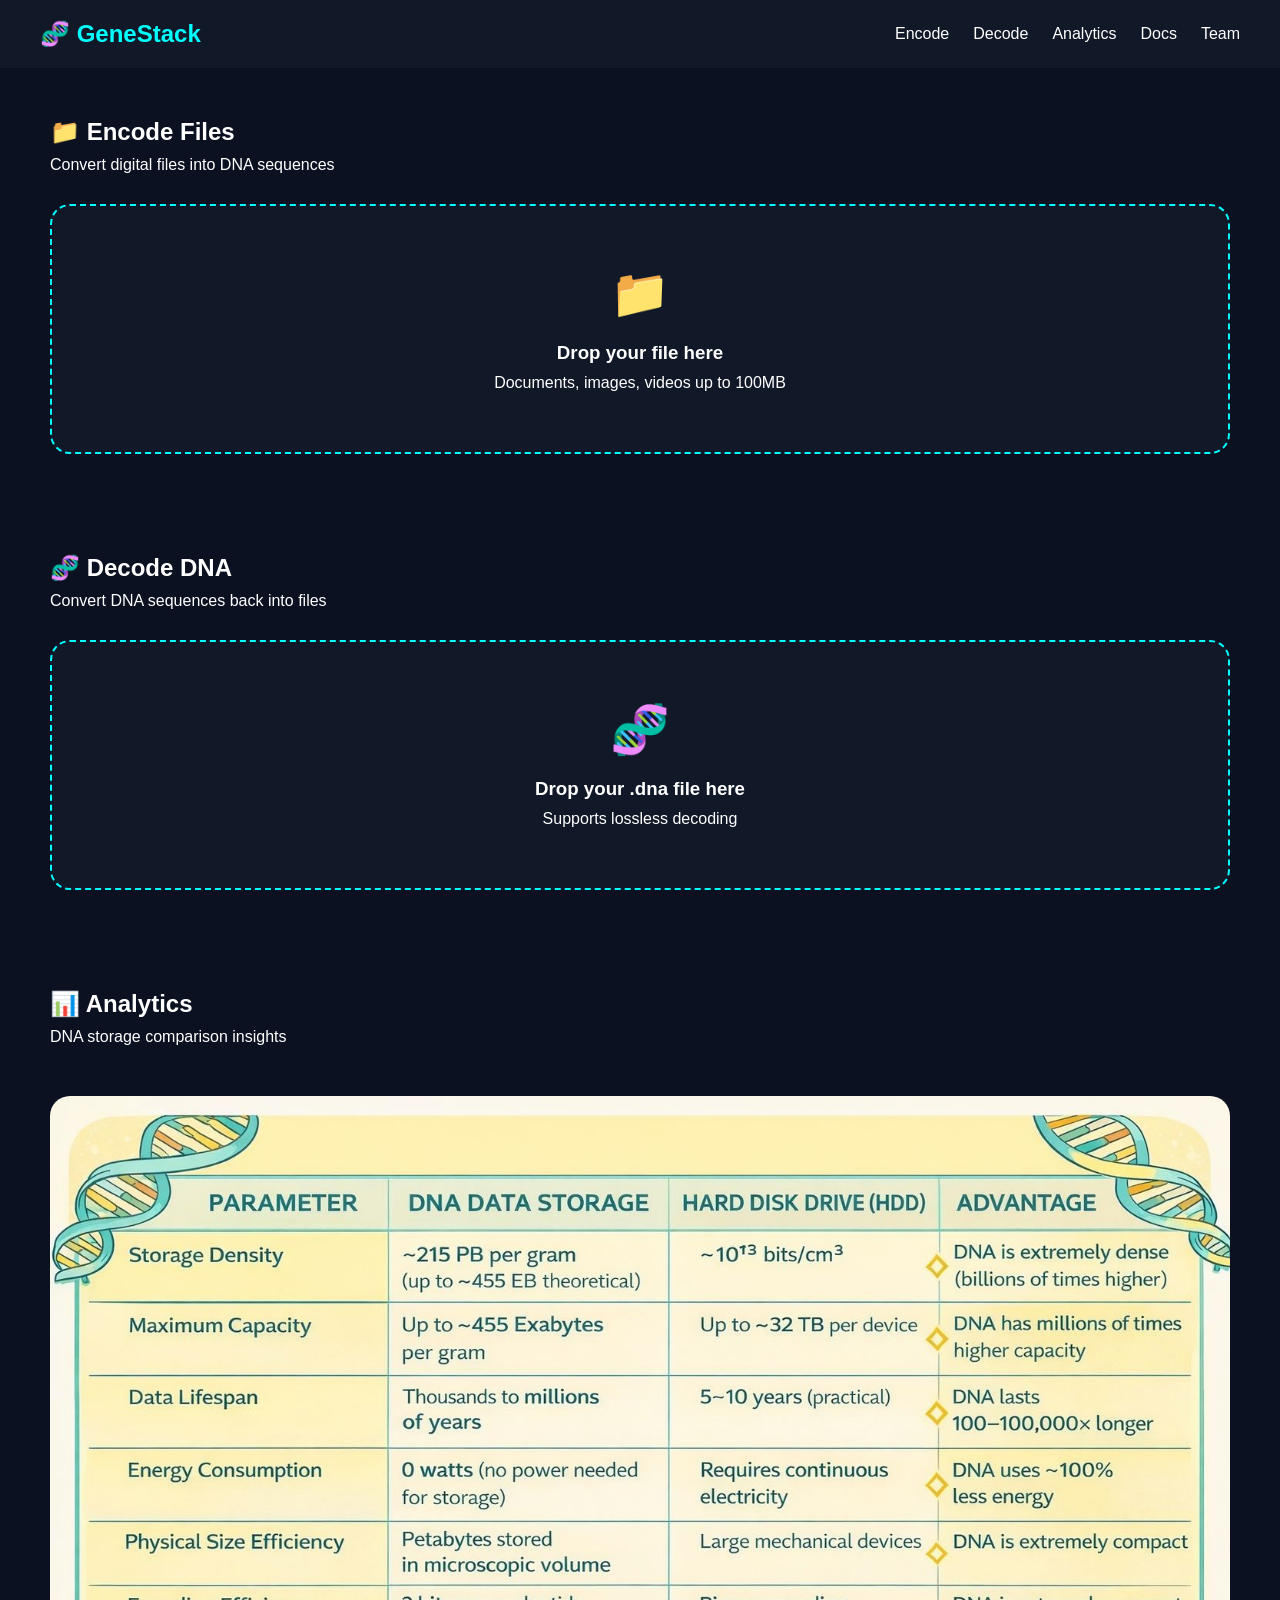
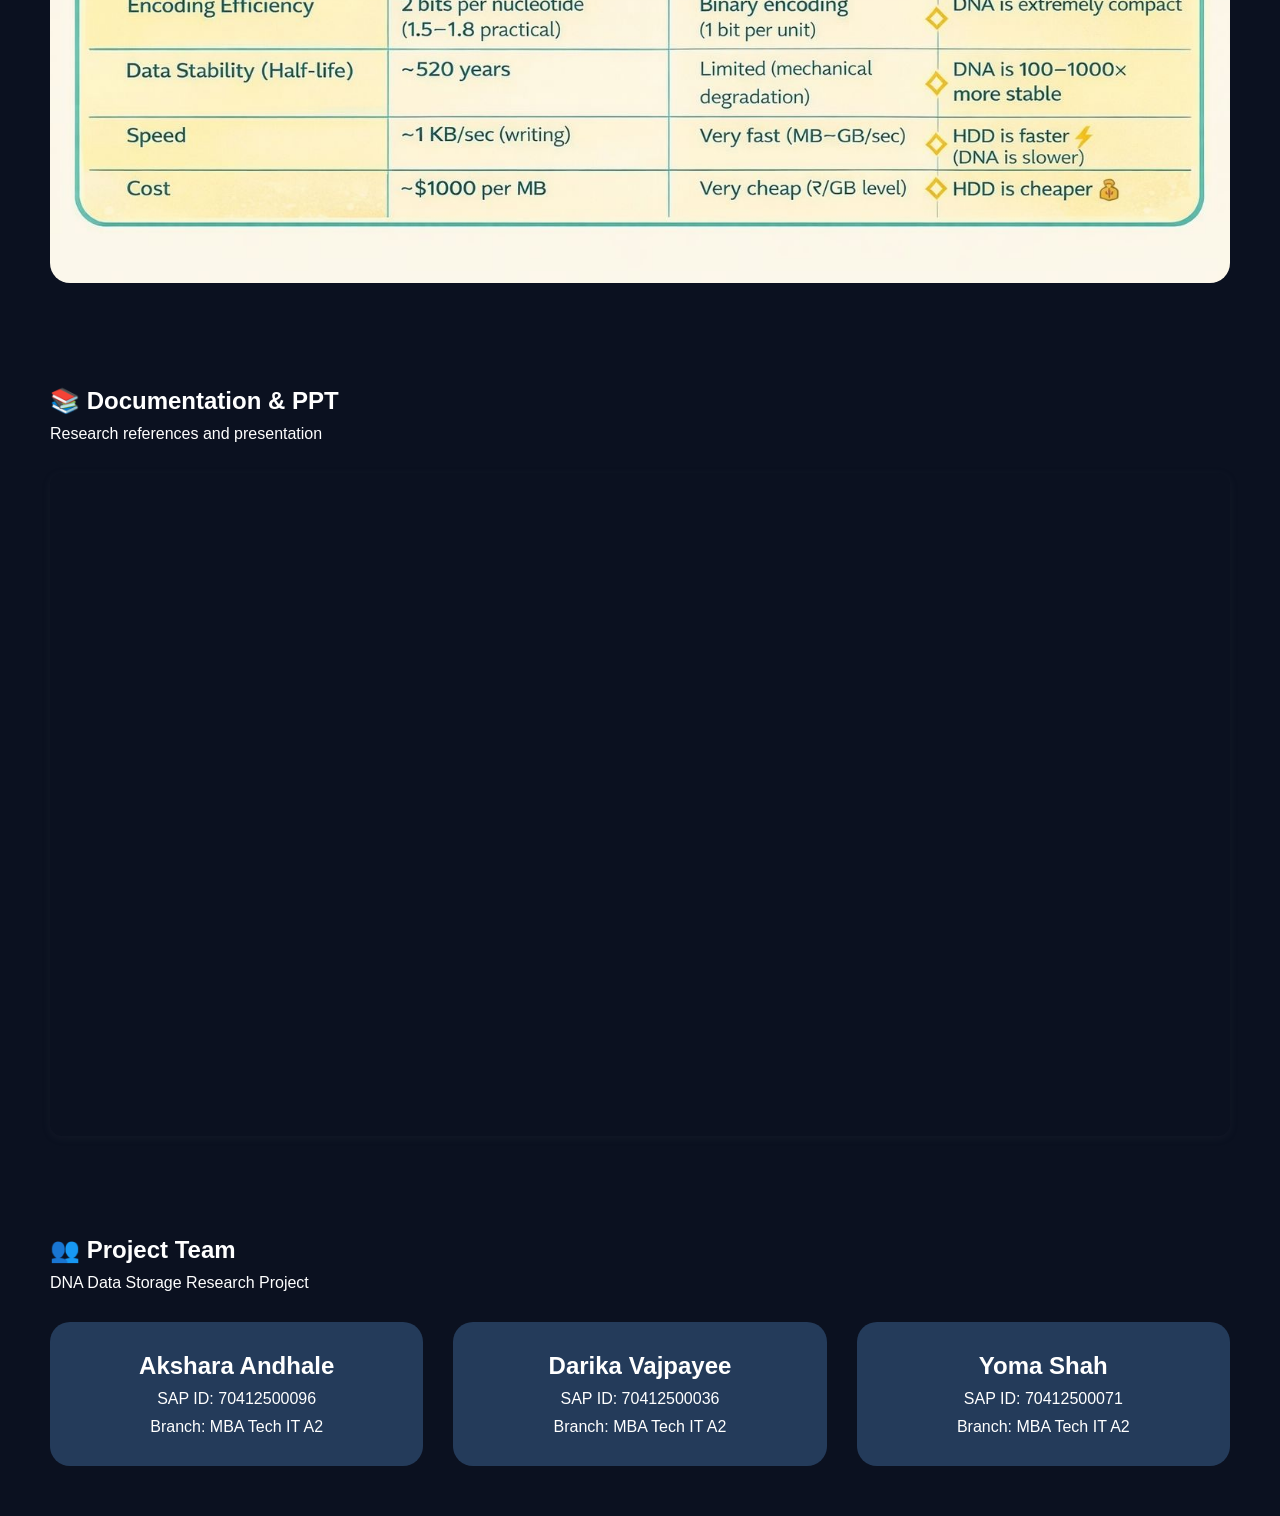
==== commit a968b87b: "Added docs PPT and analytics comparison section" ====
--- a/index.html
+++ b/index.html
@@ -54,14 +54,27 @@
 <section id="analytics" class="section-container">
     <div class="section-header">
         <h1>📊 Analytics</h1>
-        <p>DNA storage insights and metrics</p>
+        <p>DNA storage comparison insights</p>
     </div>
+
+    <img src="comparison table.jpeg" alt="Comparison Table"
+         style="width:100%; border-radius:20px; margin-top:20px;">
 </section>
 
 <section id="docs" class="section-container">
     <div class="section-header">
-        <h1>📚 Documentation</h1>
-        <p>Research references and implementation guide</p>
+        <h1>📚 Documentation & PPT</h1>
+        <p>Research references and presentation</p>
+    </div>
+
+    <div style="position: relative; width: 100%; height: 0; padding-top: 56.25%;
+     box-shadow: 0 2px 8px rgba(63,69,81,0.16); margin-top: 20px;
+     overflow: hidden; border-radius: 12px;">
+      <iframe loading="lazy"
+        style="position:absolute; width:100%; height:100%; top:0; left:0; border:none;"
+        src="https://www.canva.com/design/DAHFxIXGbek/Jgr5bD2jAkMpEPfL8cZ7gA/view?embed"
+        allowfullscreen>
+      </iframe>
     </div>
 </section>
 
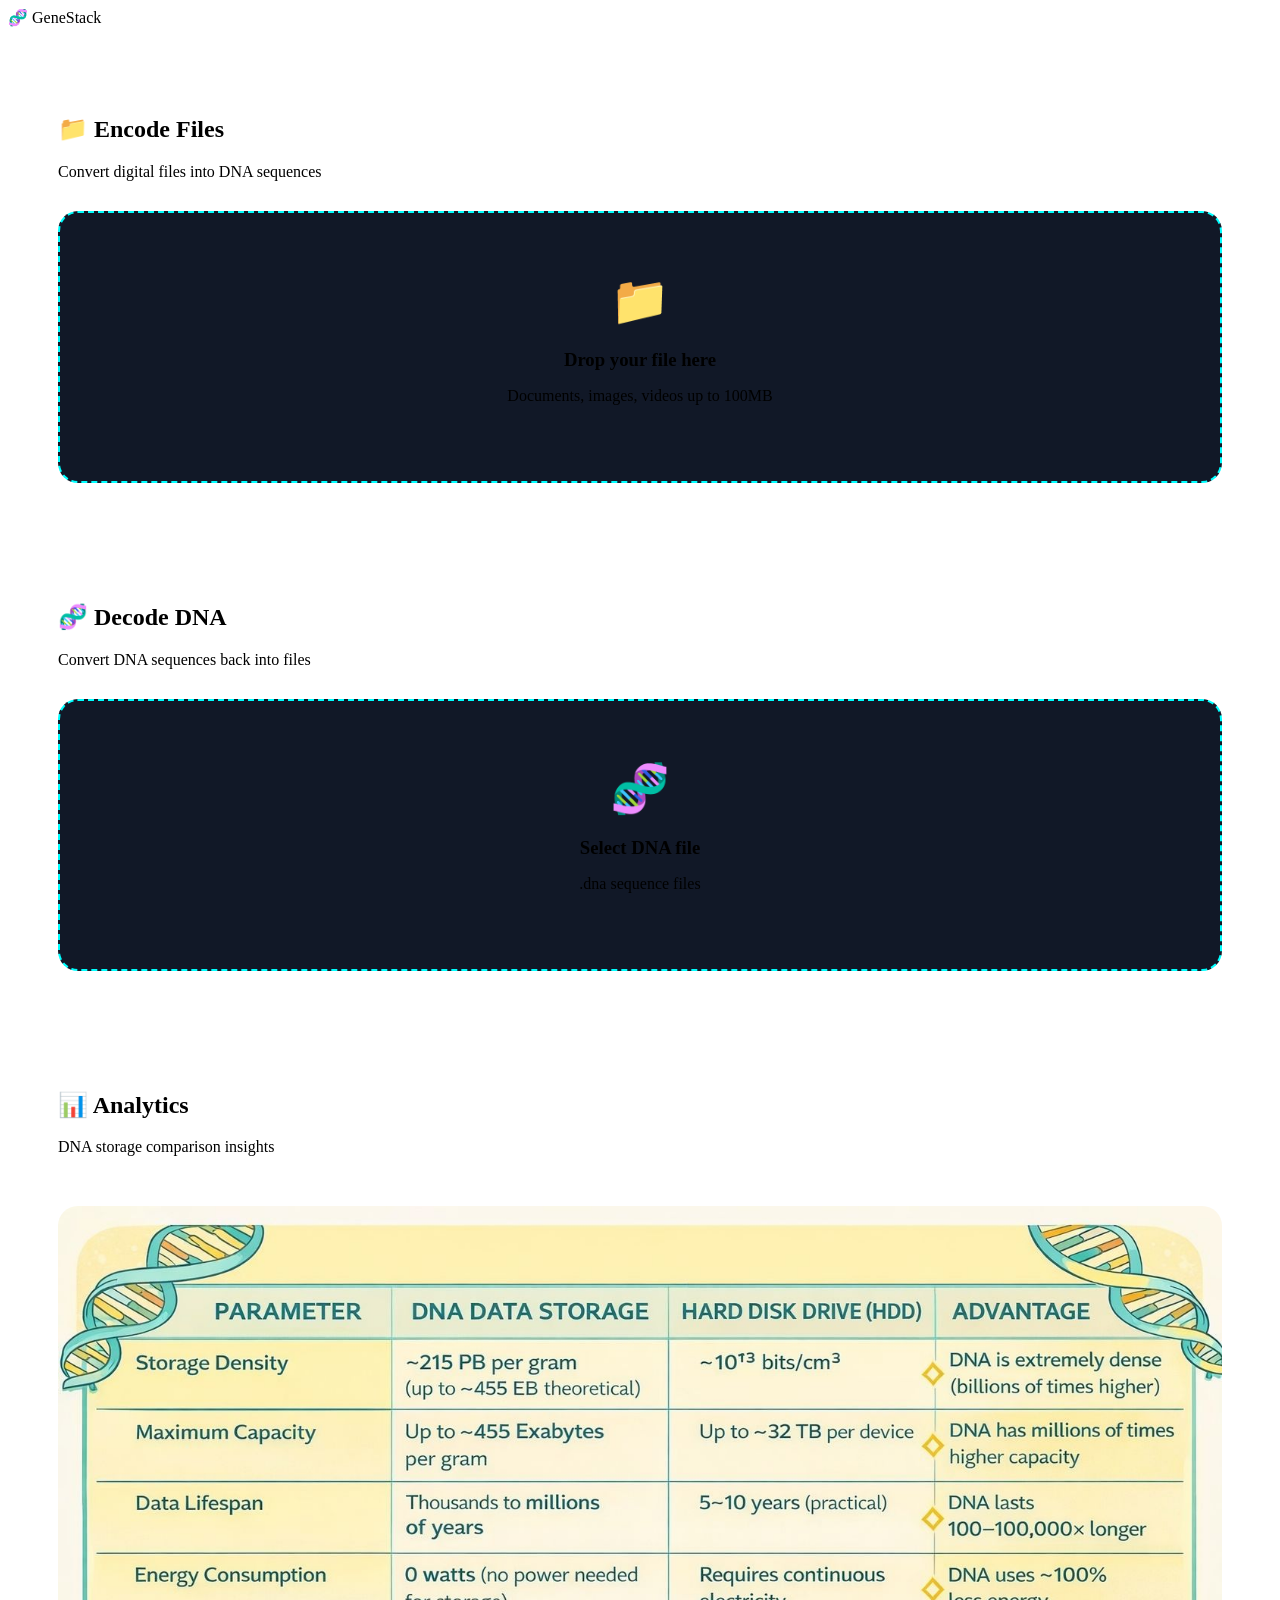
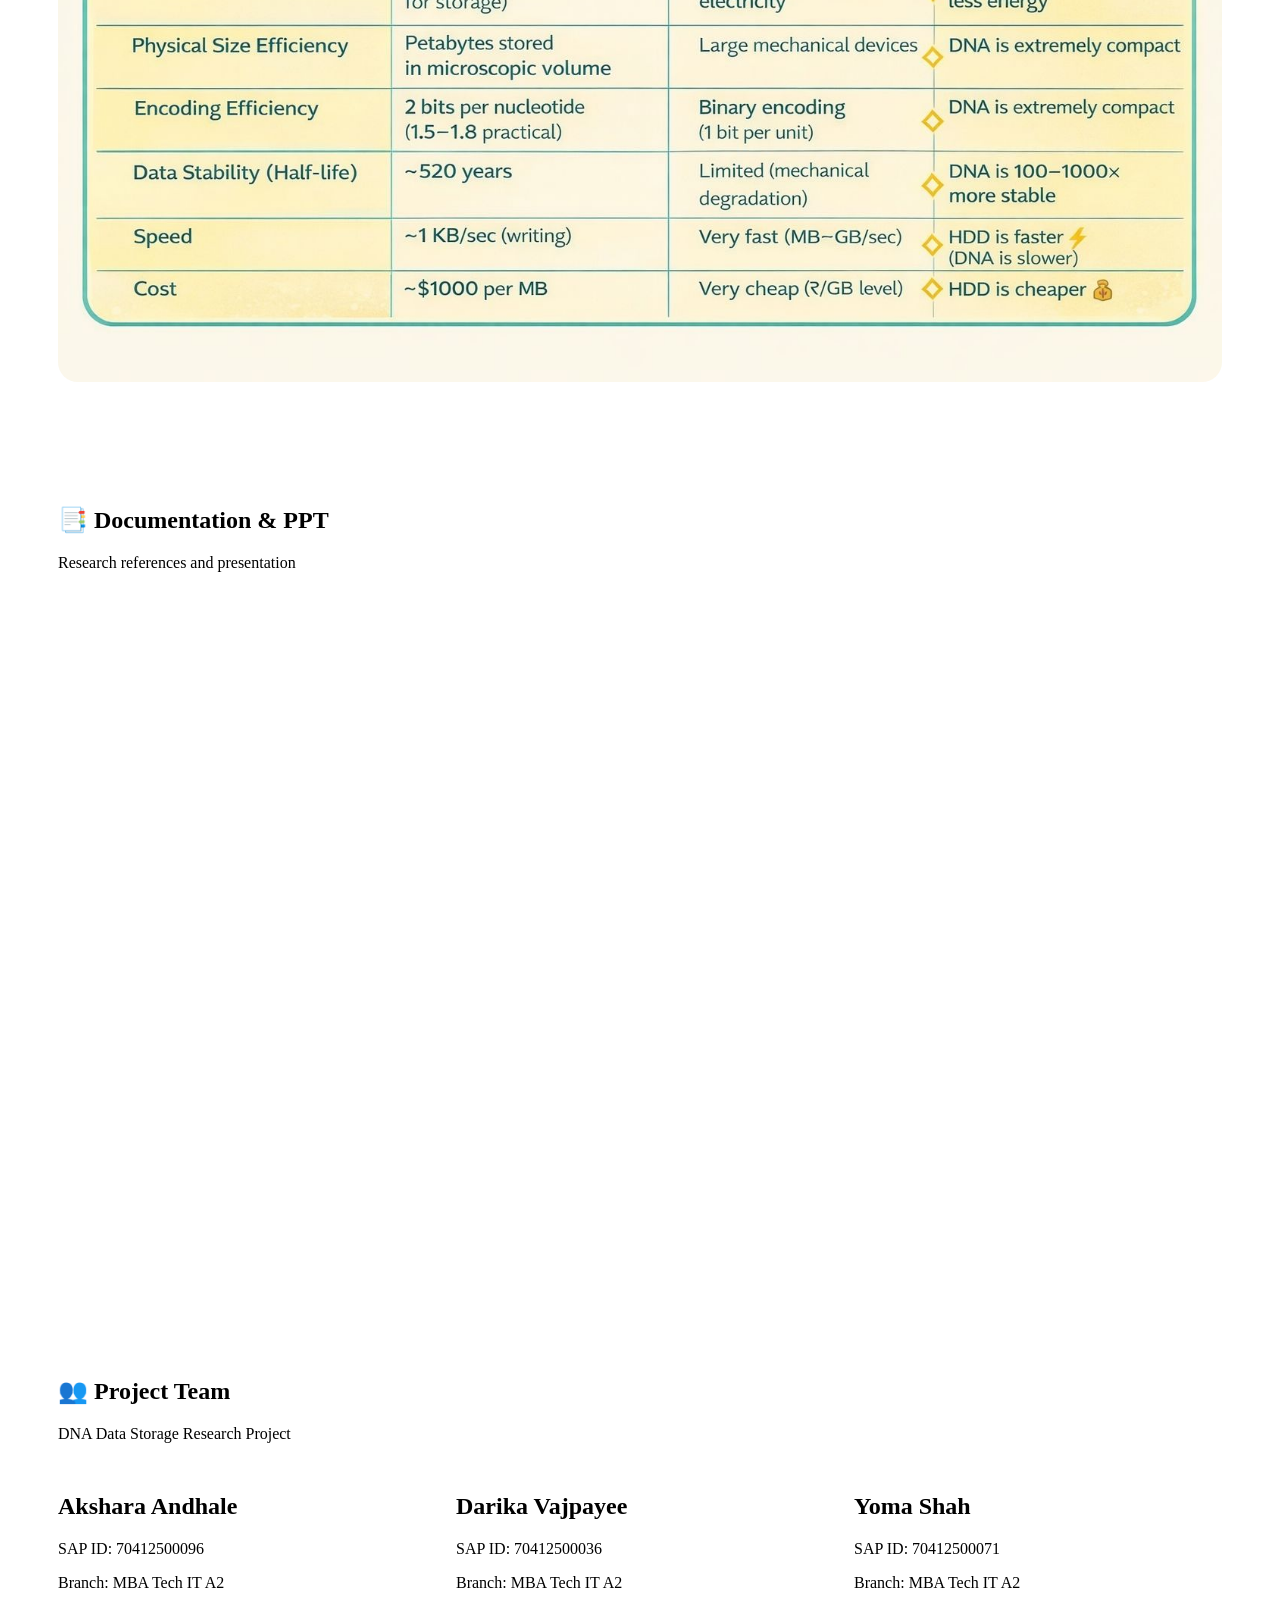
==== commit 0cd909b0: "Fixed encode decode upload and animation workflow" ====
--- a/index.html
+++ b/index.html
@@ -1,110 +1,125 @@
 <!DOCTYPE html>
 <html lang="en">
 <head>
-    <meta charset="UTF-8">
-    <meta name="viewport" content="width=device-width, initial-scale=1.0">
-    <title>GeneStack - DNA Data Storage Platform</title>
-    <link rel="stylesheet" href="styles.css">
+  <meta charset="UTF-8" />
+  <meta name="viewport" content="width=device-width, initial-scale=1.0" />
+  <title>GeneStack - DNA Data Storage Platform</title>
+  <link rel="stylesheet" href="styles.css" />
 </head>
 <body>
 
-<header>
-    <nav>
-        <a href="#" class="logo">🧬 GeneStack</a>
-        <ul class="nav-links">
-            <li><a href="#encode">Encode</a></li>
-            <li><a href="#decode">Decode</a></li>
-            <li><a href="#analytics">Analytics</a></li>
-            <li><a href="#docs">Docs</a></li>
-            <li><a href="#team">Team</a></li>
-        </ul>
-    </nav>
-</header>
+  <nav class="navbar">
+    <div class="logo">🧬 GeneStack</div>
+    <div class="nav-links">
+      <a href="#encode">Encode</a>
+      <a href="#decode">Decode</a>
+      <a href="#analytics">Analytics</a>
+      <a href="#docs">Docs</a>
+      <a href="#team">Team</a>
+    </div>
+  </nav>
 
-<section id="encode" class="section-container">
+  <!-- ENCODE -->
+  <section id="encode" class="section-container">
     <div class="section-header">
-        <h1>📁 Encode Files</h1>
-        <p>Convert digital files into DNA sequences</p>
+      <h1>📁 Encode Files</h1>
+      <p>Convert digital files into DNA sequences</p>
     </div>
 
-    <div class="upload-zone" onclick="startEncoding()">
-        <div class="upload-icon">📁</div>
-        <div class="upload-text">
-            <h3>Drop your file here</h3>
-            <p>Documents, images, videos up to 100MB</p>
-        </div>
+    <div class="upload-zone" onclick="document.getElementById('encodeFile').click()">
+      <input
+        type="file"
+        id="encodeFile"
+        hidden
+        onchange="startEncoding(this.files[0])"
+      />
+      <div class="upload-icon">📁</div>
+      <div class="upload-text">
+        <h3>Drop your file here</h3>
+        <p>Documents, images, videos up to 100MB</p>
+      </div>
     </div>
-</section>
+  </section>
 
-<section id="decode" class="section-container">
+  <!-- DECODE -->
+  <section id="decode" class="section-container">
     <div class="section-header">
-        <h1>🧬 Decode DNA</h1>
-        <p>Convert DNA sequences back into files</p>
+      <h1>🧬 Decode DNA</h1>
+      <p>Convert DNA sequences back into files</p>
     </div>
 
-    <div class="upload-zone" onclick="startDecoding()">
-        <div class="upload-icon">🧬</div>
-        <div class="upload-text">
-            <h3>Drop your .dna file here</h3>
-            <p>Supports lossless decoding</p>
-        </div>
+    <div class="upload-zone" onclick="document.getElementById('decodeFile').click()">
+      <input
+        type="file"
+        id="decodeFile"
+        hidden
+        onchange="startDecoding(this.files[0])"
+      />
+      <div class="upload-icon">🧬</div>
+      <div class="upload-text">
+        <h3>Select DNA file</h3>
+        <p>.dna sequence files</p>
+      </div>
     </div>
-</section>
+  </section>
 
-<section id="analytics" class="section-container">
+  <!-- ANALYTICS -->
+  <section id="analytics" class="section-container">
     <div class="section-header">
-        <h1>📊 Analytics</h1>
-        <p>DNA storage comparison insights</p>
+      <h1>📊 Analytics</h1>
+      <p>DNA storage comparison insights</p>
     </div>
 
-    <img src="comparison table.jpeg" alt="Comparison Table"
-         style="width:100%; border-radius:20px; margin-top:20px;">
-</section>
+    <img
+      src="comparison table.jpeg"
+      alt="Comparison Table"
+      style="width:100%; border-radius:20px; margin-top:20px;"
+    />
+  </section>
 
-<section id="docs" class="section-container">
+  <!-- DOCS -->
+  <section id="docs" class="section-container">
     <div class="section-header">
-        <h1>📚 Documentation & PPT</h1>
-        <p>Research references and presentation</p>
+      <h1>📑 Documentation & PPT</h1>
+      <p>Research references and presentation</p>
     </div>
 
-    <div style="position: relative; width: 100%; height: 0; padding-top: 56.25%;
-     box-shadow: 0 2px 8px rgba(63,69,81,0.16); margin-top: 20px;
-     overflow: hidden; border-radius: 12px;">
-      <iframe loading="lazy"
-        style="position:absolute; width:100%; height:100%; top:0; left:0; border:none;"
+    <div style="position:relative;width:100%;height:0;padding-top:56.25%;margin-top:20px;">
+      <iframe
+        loading="lazy"
+        style="position:absolute;width:100%;height:100%;top:0;left:0;border:none;border-radius:12px;"
         src="https://www.canva.com/design/DAHFxIXGbek/Jgr5bD2jAkMpEPfL8cZ7gA/view?embed"
         allowfullscreen>
       </iframe>
     </div>
-</section>
+  </section>
 
-<section id="team" class="section-container">
+  <!-- TEAM -->
+  <section id="team" class="section-container">
     <div class="section-header">
-        <h1>👥 Project Team</h1>
-        <p>DNA Data Storage Research Project</p>
+      <h1>👥 Project Team</h1>
+      <p>DNA Data Storage Research Project</p>
     </div>
 
     <div style="display:grid;grid-template-columns:repeat(3,1fr);gap:30px;">
-        <div style="background:#243b5a;padding:30px;border-radius:20px;text-align:center;">
-            <h2>Akshara Andhale</h2>
-            <p>SAP ID: 70412500096</p>
-            <p>Branch: MBA Tech IT A2</p>
-        </div>
+      <div class="team-card">
+        <h2>Akshara Andhale</h2>
+        <p>SAP ID: 70412500096</p>
+        <p>Branch: MBA Tech IT A2</p>
+      </div>
+      <div class="team-card">
+        <h2>Darika Vajpayee</h2>
+        <p>SAP ID: 70412500036</p>
+        <p>Branch: MBA Tech IT A2</p>
+      </div>
+      <div class="team-card">
+        <h2>Yoma Shah</h2>
+        <p>SAP ID: 70412500071</p>
+        <p>Branch: MBA Tech IT A2</p>
+      </div>
+    </div>
+  </section>
 
-        <div style="background:#243b5a;padding:30px;border-radius:20px;text-align:center;">
-            <h2>Darika Vajpayee</h2>
-            <p>SAP ID: 70412500036</p>
-            <p>Branch: MBA Tech IT A2</p>
-        </div>
-
-        <div style="background:#243b5a;padding:30px;border-radius:20px;text-align:center;">
-            <h2>Yoma Shah</h2>
-            <p>SAP ID: 70412500071</p>
-            <p>Branch: MBA Tech IT A2</p>
-        </div>
-    </div>
-</section>
-
-<script src="app.js"></script>
+  <script src="app.js"></script>
 </body>
 </html>
--- a/styles.css
+++ b/styles.css
@@ -1,30 +1,23 @@
-* {
-    margin: 0;
-    padding: 0;
-    box-sizing: border-box;
+.animation-box {
+    background: #16213e;
+    padding: 30px;
+    border-radius: 20px;
+    margin-top: 20px;
 }
 
-body {
-    font-family: Arial, sans-serif;
-    background: #0b1120;
-    color: white;
+.step {
+    padding: 14px;
+    margin: 12px 0;
+    border-radius: 10px;
+    background: #243b5a;
+    opacity: 0.4;
+    transition: all 0.4s ease;
 }
 
-header {
-    padding: 20px 40px;
-    background: #111827;
-}
-
-nav {
-    display: flex;
-    justify-content: space-between;
-    align-items: center;
-}
-
-.logo {
-    color: cyan;
-    text-decoration: none;
-    font-size: 1.5rem;
+.step.active {
+    opacity: 1;
+    background: #00e5ff;
+    color: black;
     font-weight: bold;
 }
 
@@ -129,8 +122,9 @@
 .progress-bar {
     width: 100%;
     height: 14px;
-    background: #1e293b;
-    border-radius: 999px;
+    background: #243b5a;
+    border-radius: 10px;
+    margin-top: 20px;
     overflow: hidden;
     margin: 20px 0;
 }
@@ -138,21 +132,6 @@
 .progress-fill {
     width: 0%;
     height: 100%;
-    background: cyan;
-    transition: width 0.2s ease;
-}
-
-.dna-sequence {
-    font-family: monospace;
-    background: #111827;
-    padding: 15px;
-    border-radius: 12px;
-    margin: 20px 0;
-    word-break: break-all;
-    max-height: 120px;
-    overflow-y: auto;
-}
-
-p {
-    margin-top: 10px;
+    background: #00e5ff;
+    transition: width 1s linear;
 }
